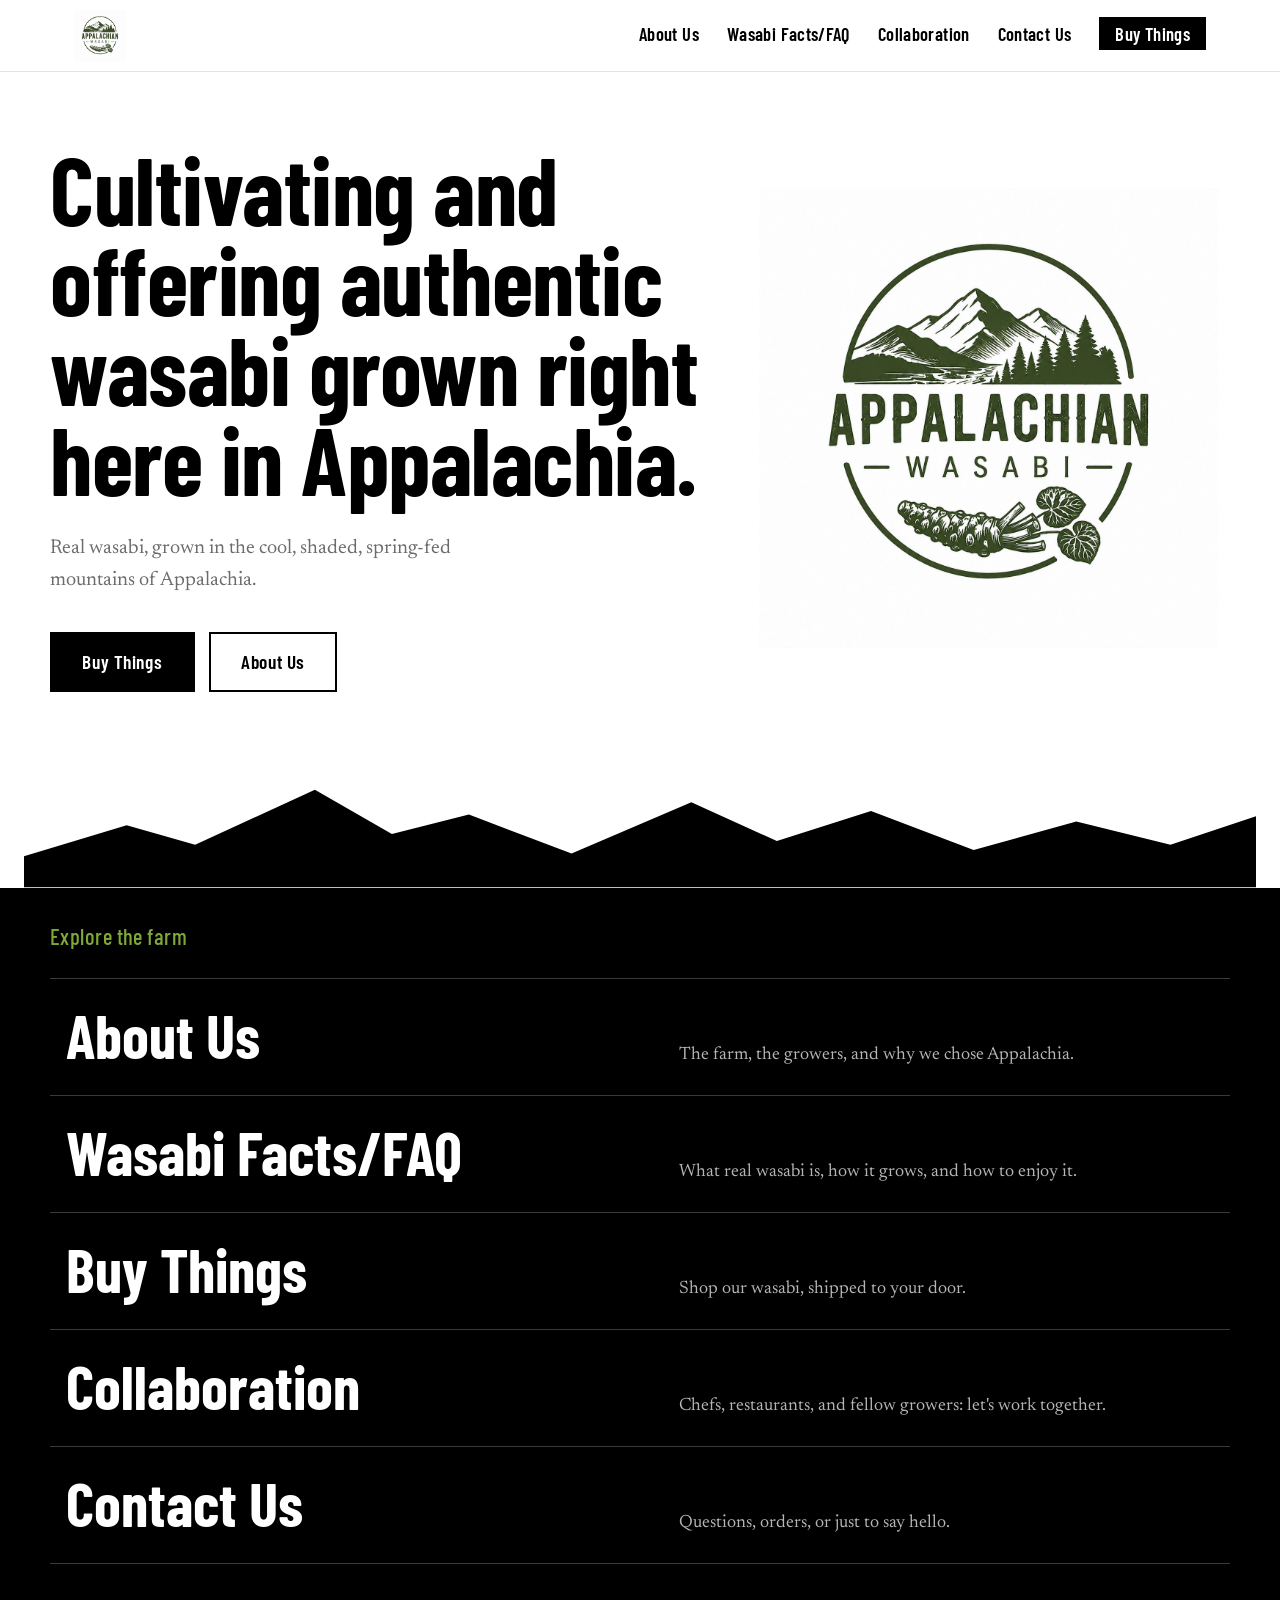
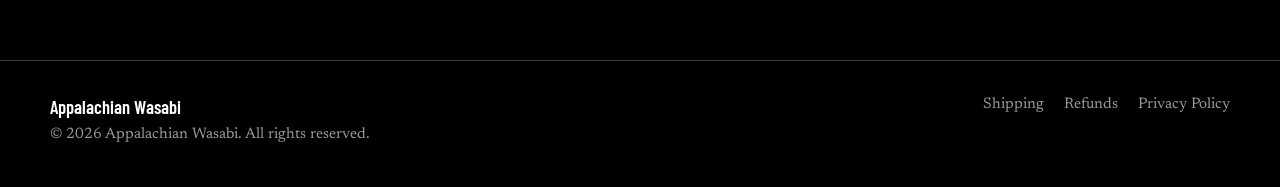
==== index.html @ 26aa66bf "Add files via upload" ====
<!DOCTYPE html>
<html lang="en">
<head>
  <meta charset="utf-8">
  <meta name="viewport" content="width=device-width, initial-scale=1">
  <title>Appalachian Wasabi</title>
  <meta name="description" content="Cultivating and offering authentic wasabi grown right here in Appalachia.">
  <link rel="icon" href="logo.jpg">

  <link rel="preconnect" href="https://fonts.googleapis.com">
  <link rel="preconnect" href="https://fonts.gstatic.com" crossorigin>
  <link href="https://fonts.googleapis.com/css2?family=Barlow+Condensed:wght@500;600;700&family=Newsreader:opsz,wght@6..72,400;6..72,500&display=swap" rel="stylesheet">

  <style>
    :root {
      --wasabi: #7fa936;        /* bright wasabi green: use on black */
      --wasabi-deep: #3f5a1e;   /* deep green from the logo: use on white */
      --black: #000000;
      --white: #ffffff;
      --grey: #6b6b6b;
      --line: #e3e3e3;

      --display: "Barlow Condensed", "Arial Narrow", Impact, sans-serif;
      --body: "Newsreader", Georgia, "Times New Roman", serif;
    }

    *, *::before, *::after { box-sizing: border-box; }
    html { scroll-behavior: smooth; }
    body {
      margin: 0;
      font-family: var(--body);
      font-size: 1.125rem;
      line-height: 1.6;
      color: var(--black);
      background: var(--white);
      -webkit-font-smoothing: antialiased;
    }
    a { color: inherit; }
    :focus-visible { outline: 3px solid var(--wasabi); outline-offset: 3px; }

    /* ---------- Header ---------- */
    .site-header {
      position: sticky;
      top: 0;
      z-index: 10;
      background: rgba(255, 255, 255, 0.94);
      backdrop-filter: blur(8px);
      border-bottom: 1px solid var(--line);
    }
    .site-header .inner {
      max-width: 1180px;
      margin: 0 auto;
      padding: 0.6rem 1.5rem;
      display: flex;
      align-items: center;
      justify-content: space-between;
      gap: 1.5rem;
    }
    .brand { display: flex; align-items: center; text-decoration: none; }
    .brand img { height: 52px; width: auto; display: block; }

    nav ul {
      list-style: none;
      margin: 0;
      padding: 0;
      display: flex;
      gap: 1.75rem;
    }
    nav a {
      font-family: var(--display);
      font-weight: 600;
      font-size: 1.15rem;
      letter-spacing: 0.02em;
      text-decoration: none;
      padding: 0.25rem 0;
      border-bottom: 2px solid transparent;
    }
    nav a:hover { border-bottom-color: var(--wasabi); }
    nav a.nav-buy {
      background: var(--black);
      color: var(--white);
      padding: 0.35rem 1rem;
      border-bottom: 0;
    }
    nav a.nav-buy:hover { background: var(--wasabi-deep); }

    /* ---------- Hero ---------- */
    .hero {
      position: relative;
      background: var(--white);
      padding: 4.5rem 1.5rem 0;
    }
    .hero .inner {
      max-width: 1180px;
      margin: 0 auto;
      display: grid;
      grid-template-columns: 1.15fr 0.85fr;
      gap: 3rem;
      align-items: center;
      padding-bottom: 5rem;
    }
    .hero h1 {
      font-family: var(--display);
      font-weight: 700;
      font-size: clamp(3rem, 7.4vw, 6.4rem);
      line-height: 0.95;
      letter-spacing: -0.005em;
      margin: 0 0 1.75rem;
      color: var(--black);
      text-wrap: balance;
    }
    .hero p {
      max-width: 30rem;
      margin: 0 0 2.25rem;
      color: var(--grey);
      font-size: 1.25rem;
    }
    .hero .logo-wrap { display: flex; justify-content: center; }
    .hero .logo-wrap img {
      width: 100%;
      max-width: 460px;
      height: auto;
      display: block;
    }

    .btn-row { display: flex; flex-wrap: wrap; gap: 0.9rem; }
    .btn {
      font-family: var(--display);
      font-weight: 600;
      font-size: 1.2rem;
      letter-spacing: 0.03em;
      text-decoration: none;
      padding: 0.8rem 1.9rem;
      border: 2px solid var(--black);
      transition: background 0.2s, color 0.2s, border-color 0.2s;
    }
    .btn-primary { background: var(--black); color: var(--white); }
    .btn-primary:hover { background: var(--wasabi-deep); border-color: var(--wasabi-deep); }
    .btn-ghost { background: transparent; color: var(--black); }
    .btn-ghost:hover { background: var(--black); color: var(--white); }

    /* Mountain ridge that carries the hero down into the black section */
    .ridge { display: block; width: 100%; height: clamp(60px, 9vw, 130px); margin-bottom: -1px; }
    .ridge path { fill: var(--black); }

    /* One quiet page-load moment: hero settles in */
    @media (prefers-reduced-motion: no-preference) {
      .hero .inner { animation: settle 0.9s cubic-bezier(0.2, 0.7, 0.2, 1) both; }
      @keyframes settle {
        from { opacity: 0; transform: translateY(14px); }
        to   { opacity: 1; transform: none; }
      }
    }

    /* ---------- Sections list ---------- */
    .explore {
      background: var(--black);
      color: var(--white);
      padding: 2rem 1.5rem 6rem;
    }
    .explore .inner { max-width: 1180px; margin: 0 auto; }
    .explore h2 {
      font-family: var(--display);
      font-weight: 500;
      font-size: 1.4rem;
      letter-spacing: 0.02em;
      color: var(--wasabi);
      margin: 0 0 1.5rem;
    }

    .rows { list-style: none; margin: 0; padding: 0; border-top: 1px solid #3a3a3a; }
    .rows li { border-bottom: 1px solid #3a3a3a; }
    .row {
      display: grid;
      grid-template-columns: minmax(0, 1.1fr) minmax(0, 1fr);
      gap: 1.5rem;
      align-items: baseline;
      padding: 1.6rem 1rem;
      text-decoration: none;
      transition: background 0.2s, color 0.2s, padding-left 0.25s;
    }
    .row .title {
      font-family: var(--display);
      font-weight: 700;
      font-size: clamp(2.2rem, 5vw, 3.8rem);
      line-height: 1;
    }
    .row .desc { color: #b5b5b5; transition: color 0.2s; }
    .row:hover, .row:focus-visible {
      background: var(--wasabi);
      color: var(--black);
      padding-left: 1.75rem;
    }
    .row:hover .desc, .row:focus-visible .desc { color: var(--black); }

    /* ---------- Footer ---------- */
    footer {
      background: var(--black);
      color: #9a9a9a;
      border-top: 1px solid #3a3a3a;
      padding: 2rem 1.5rem 2.5rem;
      font-size: 0.95rem;
    }
    footer .inner {
      max-width: 1180px;
      margin: 0 auto;
      display: flex;
      flex-wrap: wrap;
      justify-content: space-between;
      gap: 1rem;
    }
    footer .name { font-family: var(--display); font-weight: 600; font-size: 1.15rem; color: var(--white); }
    footer ul { list-style: none; margin: 0; padding: 0; display: flex; gap: 1.25rem; flex-wrap: wrap; }
    footer a { text-decoration: none; }
    footer a:hover { color: var(--wasabi); }

    /* ---------- Small screens ---------- */
    @media (max-width: 860px) {
      .site-header .inner { flex-direction: column; gap: 0.5rem; padding: 0.6rem 1rem; }
      nav ul { flex-wrap: wrap; justify-content: center; gap: 0.5rem 1.25rem; }
      nav a { font-size: 1.05rem; }
      .hero { padding-top: 2.5rem; }
      .hero .inner { grid-template-columns: 1fr; gap: 2rem; padding-bottom: 3rem; }
      .hero .logo-wrap { order: -1; }
      .hero .logo-wrap img { max-width: 260px; }
      .row { grid-template-columns: 1fr; gap: 0.4rem; padding: 1.4rem 0.5rem; }
    }
  </style>
</head>

<body>

  <header class="site-header">
    <div class="inner">
      <a class="brand" href="#top" aria-label="Appalachian Wasabi home">
        <img src="logo.jpg" alt="Appalachian Wasabi logo">
      </a>
      <nav aria-label="Main">
        <ul>
          <li><a href="#" data-inactive>About Us</a></li>
          <li><a href="#" data-inactive>Wasabi Facts/FAQ</a></li>
          <li><a href="#" data-inactive>Collaboration</a></li>
          <li><a href="#" data-inactive>Contact Us</a></li>
          <li><a href="#" data-inactive class="nav-buy">Buy Things</a></li>
        </ul>
      </nav>
    </div>
  </header>

  <main id="top">

    <section class="hero">
      <div class="inner">
        <div>
          <h1>Cultivating and offering authentic wasabi grown right here in Appalachia.</h1>
          <p>Real wasabi, grown in the cool, shaded, spring-fed mountains of Appalachia.</p>
          <div class="btn-row">
            <a class="btn btn-primary" href="#" data-inactive>Buy Things</a>
            <a class="btn btn-ghost" href="#" data-inactive>About Us</a>
          </div>
        </div>
        <div class="logo-wrap">
          <img src="logo.jpg" alt="Appalachian Wasabi: mountains, evergreens and a wasabi rhizome with leaves">
        </div>
      </div>

      <!-- Ridge line: echoes the mountains in the logo -->
      <svg class="ridge" viewBox="0 0 1440 130" preserveAspectRatio="none" aria-hidden="true">
        <path d="M0 130 L0 95 L120 60 L200 82 L340 20 L430 70 L520 48 L640 92 L780 34 L880 78 L990 44 L1110 88 L1230 56 L1340 82 L1440 50 L1440 130 Z"/>
      </svg>
    </section>

    <section class="explore" aria-labelledby="explore-heading">
      <div class="inner">
        <h2 id="explore-heading">Explore the farm</h2>
        <ul class="rows">
          <li>
            <a class="row" href="#" data-inactive>
              <span class="title">About Us</span>
              <span class="desc">The farm, the growers, and why we chose Appalachia.</span>
            </a>
          </li>
          <li>
            <a class="row" href="#" data-inactive>
              <span class="title">Wasabi Facts/FAQ</span>
              <span class="desc">What real wasabi is, how it grows, and how to enjoy it.</span>
            </a>
          </li>
          <li>
            <a class="row" href="#" data-inactive>
              <span class="title">Buy Things</span>
              <span class="desc">Shop our wasabi, shipped to your door.</span>
            </a>
          </li>
          <li>
            <a class="row" href="#" data-inactive>
              <span class="title">Collaboration</span>
              <span class="desc">Chefs, restaurants, and fellow growers: let's work together.</span>
            </a>
          </li>
          <li>
            <a class="row" href="#" data-inactive>
              <span class="title">Contact Us</span>
              <span class="desc">Questions, orders, or just to say hello.</span>
            </a>
          </li>
        </ul>
      </div>
    </section>

  </main>

  <footer>
    <div class="inner">
      <div>
        <div class="name">Appalachian Wasabi</div>
        <div>&copy; <span id="year">2026</span> Appalachian Wasabi. All rights reserved.</div>
      </div>
      <ul>
        <li><a href="#" data-inactive>Shipping</a></li>
        <li><a href="#" data-inactive>Refunds</a></li>
        <li><a href="#" data-inactive>Privacy Policy</a></li>
      </ul>
    </div>
  </footer>

  <script>
    // Placeholder links: keep the page from jumping until real pages exist.
    document.querySelectorAll('a[data-inactive]').forEach(function (a) {
      a.addEventListener('click', function (e) { e.preventDefault(); });
    });
    document.getElementById('year').textContent = new Date().getFullYear();
  </script>
</body>
</html>
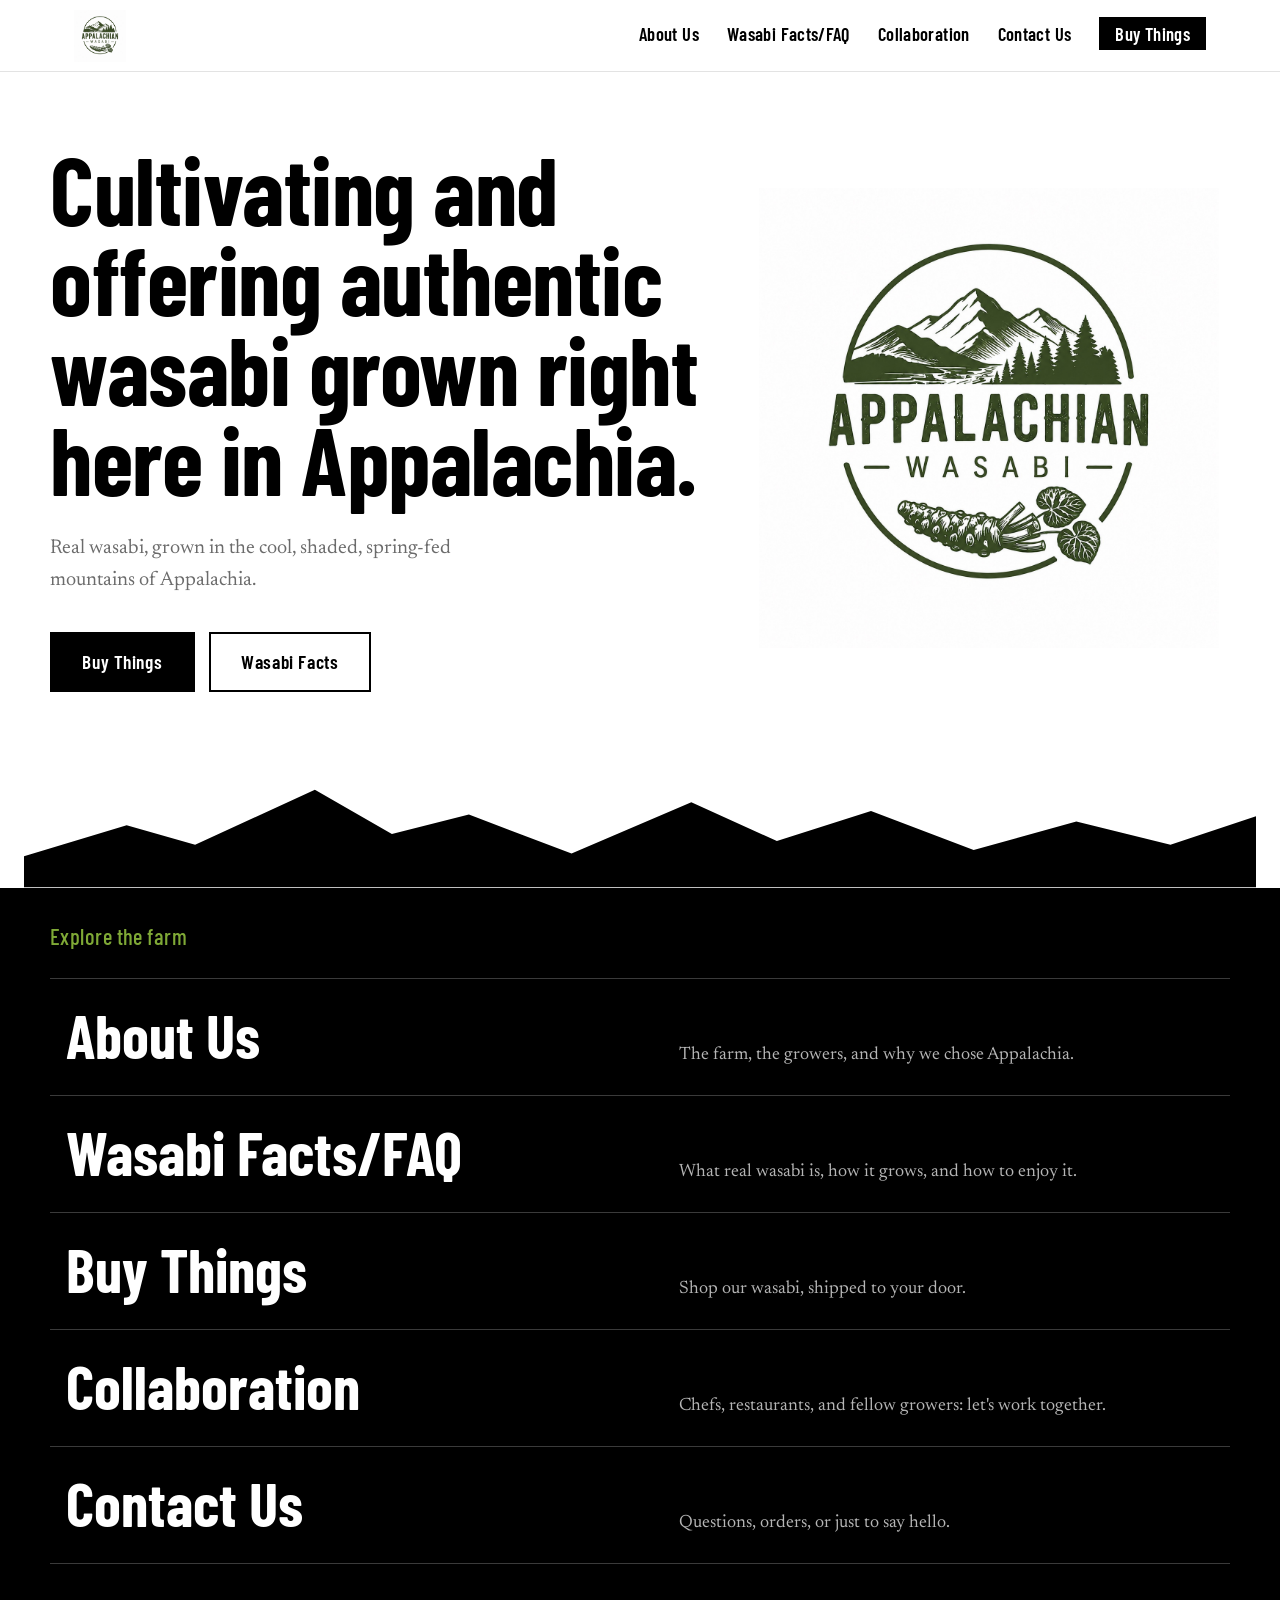
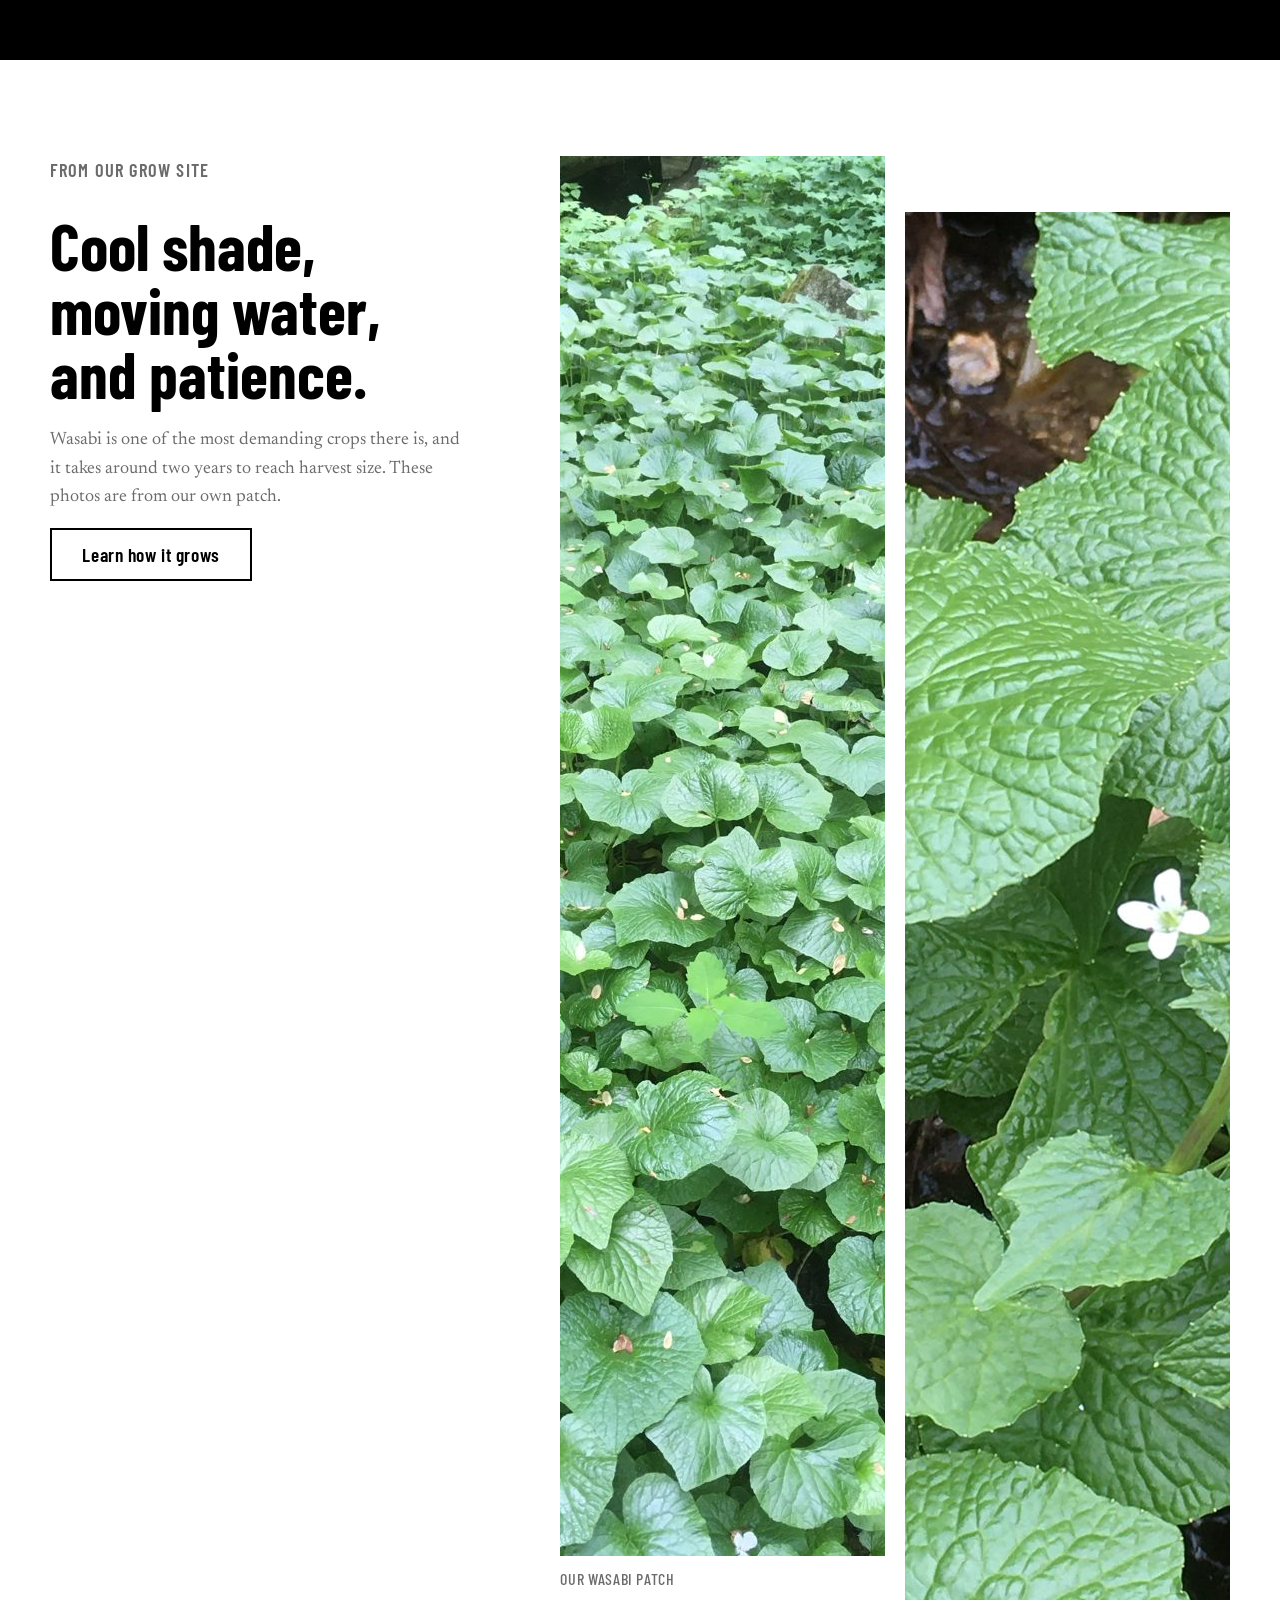
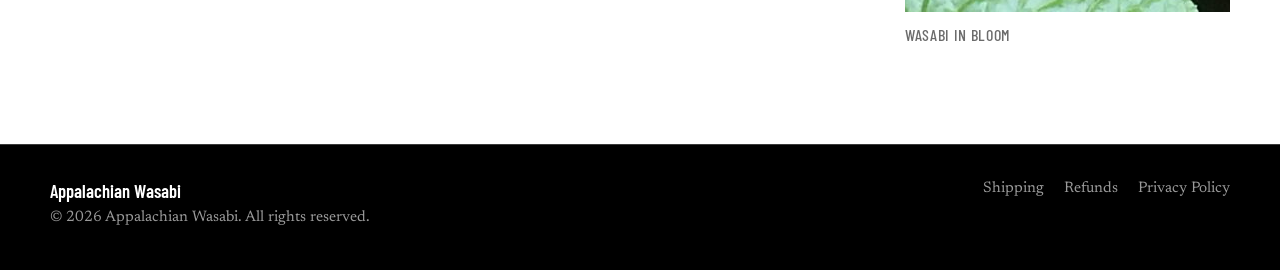
==== commit 0d506bcc: "Add files via upload" ====
--- a/index.html
+++ b/index.html
@@ -10,236 +10,21 @@
   <link rel="preconnect" href="https://fonts.googleapis.com">
   <link rel="preconnect" href="https://fonts.gstatic.com" crossorigin>
   <link href="https://fonts.googleapis.com/css2?family=Barlow+Condensed:wght@500;600;700&family=Newsreader:opsz,wght@6..72,400;6..72,500&display=swap" rel="stylesheet">
-
-  <style>
-    :root {
-      --wasabi: #7fa936;        /* bright wasabi green: use on black */
-      --wasabi-deep: #3f5a1e;   /* deep green from the logo: use on white */
-      --black: #000000;
-      --white: #ffffff;
-      --grey: #6b6b6b;
-      --line: #e3e3e3;
-
-      --display: "Barlow Condensed", "Arial Narrow", Impact, sans-serif;
-      --body: "Newsreader", Georgia, "Times New Roman", serif;
-    }
-
-    *, *::before, *::after { box-sizing: border-box; }
-    html { scroll-behavior: smooth; }
-    body {
-      margin: 0;
-      font-family: var(--body);
-      font-size: 1.125rem;
-      line-height: 1.6;
-      color: var(--black);
-      background: var(--white);
-      -webkit-font-smoothing: antialiased;
-    }
-    a { color: inherit; }
-    :focus-visible { outline: 3px solid var(--wasabi); outline-offset: 3px; }
-
-    /* ---------- Header ---------- */
-    .site-header {
-      position: sticky;
-      top: 0;
-      z-index: 10;
-      background: rgba(255, 255, 255, 0.94);
-      backdrop-filter: blur(8px);
-      border-bottom: 1px solid var(--line);
-    }
-    .site-header .inner {
-      max-width: 1180px;
-      margin: 0 auto;
-      padding: 0.6rem 1.5rem;
-      display: flex;
-      align-items: center;
-      justify-content: space-between;
-      gap: 1.5rem;
-    }
-    .brand { display: flex; align-items: center; text-decoration: none; }
-    .brand img { height: 52px; width: auto; display: block; }
-
-    nav ul {
-      list-style: none;
-      margin: 0;
-      padding: 0;
-      display: flex;
-      gap: 1.75rem;
-    }
-    nav a {
-      font-family: var(--display);
-      font-weight: 600;
-      font-size: 1.15rem;
-      letter-spacing: 0.02em;
-      text-decoration: none;
-      padding: 0.25rem 0;
-      border-bottom: 2px solid transparent;
-    }
-    nav a:hover { border-bottom-color: var(--wasabi); }
-    nav a.nav-buy {
-      background: var(--black);
-      color: var(--white);
-      padding: 0.35rem 1rem;
-      border-bottom: 0;
-    }
-    nav a.nav-buy:hover { background: var(--wasabi-deep); }
-
-    /* ---------- Hero ---------- */
-    .hero {
-      position: relative;
-      background: var(--white);
-      padding: 4.5rem 1.5rem 0;
-    }
-    .hero .inner {
-      max-width: 1180px;
-      margin: 0 auto;
-      display: grid;
-      grid-template-columns: 1.15fr 0.85fr;
-      gap: 3rem;
-      align-items: center;
-      padding-bottom: 5rem;
-    }
-    .hero h1 {
-      font-family: var(--display);
-      font-weight: 700;
-      font-size: clamp(3rem, 7.4vw, 6.4rem);
-      line-height: 0.95;
-      letter-spacing: -0.005em;
-      margin: 0 0 1.75rem;
-      color: var(--black);
-      text-wrap: balance;
-    }
-    .hero p {
-      max-width: 30rem;
-      margin: 0 0 2.25rem;
-      color: var(--grey);
-      font-size: 1.25rem;
-    }
-    .hero .logo-wrap { display: flex; justify-content: center; }
-    .hero .logo-wrap img {
-      width: 100%;
-      max-width: 460px;
-      height: auto;
-      display: block;
-    }
-
-    .btn-row { display: flex; flex-wrap: wrap; gap: 0.9rem; }
-    .btn {
-      font-family: var(--display);
-      font-weight: 600;
-      font-size: 1.2rem;
-      letter-spacing: 0.03em;
-      text-decoration: none;
-      padding: 0.8rem 1.9rem;
-      border: 2px solid var(--black);
-      transition: background 0.2s, color 0.2s, border-color 0.2s;
-    }
-    .btn-primary { background: var(--black); color: var(--white); }
-    .btn-primary:hover { background: var(--wasabi-deep); border-color: var(--wasabi-deep); }
-    .btn-ghost { background: transparent; color: var(--black); }
-    .btn-ghost:hover { background: var(--black); color: var(--white); }
-
-    /* Mountain ridge that carries the hero down into the black section */
-    .ridge { display: block; width: 100%; height: clamp(60px, 9vw, 130px); margin-bottom: -1px; }
-    .ridge path { fill: var(--black); }
-
-    /* One quiet page-load moment: hero settles in */
-    @media (prefers-reduced-motion: no-preference) {
-      .hero .inner { animation: settle 0.9s cubic-bezier(0.2, 0.7, 0.2, 1) both; }
-      @keyframes settle {
-        from { opacity: 0; transform: translateY(14px); }
-        to   { opacity: 1; transform: none; }
-      }
-    }
-
-    /* ---------- Sections list ---------- */
-    .explore {
-      background: var(--black);
-      color: var(--white);
-      padding: 2rem 1.5rem 6rem;
-    }
-    .explore .inner { max-width: 1180px; margin: 0 auto; }
-    .explore h2 {
-      font-family: var(--display);
-      font-weight: 500;
-      font-size: 1.4rem;
-      letter-spacing: 0.02em;
-      color: var(--wasabi);
-      margin: 0 0 1.5rem;
-    }
-
-    .rows { list-style: none; margin: 0; padding: 0; border-top: 1px solid #3a3a3a; }
-    .rows li { border-bottom: 1px solid #3a3a3a; }
-    .row {
-      display: grid;
-      grid-template-columns: minmax(0, 1.1fr) minmax(0, 1fr);
-      gap: 1.5rem;
-      align-items: baseline;
-      padding: 1.6rem 1rem;
-      text-decoration: none;
-      transition: background 0.2s, color 0.2s, padding-left 0.25s;
-    }
-    .row .title {
-      font-family: var(--display);
-      font-weight: 700;
-      font-size: clamp(2.2rem, 5vw, 3.8rem);
-      line-height: 1;
-    }
-    .row .desc { color: #b5b5b5; transition: color 0.2s; }
-    .row:hover, .row:focus-visible {
-      background: var(--wasabi);
-      color: var(--black);
-      padding-left: 1.75rem;
-    }
-    .row:hover .desc, .row:focus-visible .desc { color: var(--black); }
-
-    /* ---------- Footer ---------- */
-    footer {
-      background: var(--black);
-      color: #9a9a9a;
-      border-top: 1px solid #3a3a3a;
-      padding: 2rem 1.5rem 2.5rem;
-      font-size: 0.95rem;
-    }
-    footer .inner {
-      max-width: 1180px;
-      margin: 0 auto;
-      display: flex;
-      flex-wrap: wrap;
-      justify-content: space-between;
-      gap: 1rem;
-    }
-    footer .name { font-family: var(--display); font-weight: 600; font-size: 1.15rem; color: var(--white); }
-    footer ul { list-style: none; margin: 0; padding: 0; display: flex; gap: 1.25rem; flex-wrap: wrap; }
-    footer a { text-decoration: none; }
-    footer a:hover { color: var(--wasabi); }
-
-    /* ---------- Small screens ---------- */
-    @media (max-width: 860px) {
-      .site-header .inner { flex-direction: column; gap: 0.5rem; padding: 0.6rem 1rem; }
-      nav ul { flex-wrap: wrap; justify-content: center; gap: 0.5rem 1.25rem; }
-      nav a { font-size: 1.05rem; }
-      .hero { padding-top: 2.5rem; }
-      .hero .inner { grid-template-columns: 1fr; gap: 2rem; padding-bottom: 3rem; }
-      .hero .logo-wrap { order: -1; }
-      .hero .logo-wrap img { max-width: 260px; }
-      .row { grid-template-columns: 1fr; gap: 0.4rem; padding: 1.4rem 0.5rem; }
-    }
-  </style>
+  <link rel="stylesheet" href="style.css">
 </head>
 
 <body>
 
   <header class="site-header">
     <div class="inner">
-      <a class="brand" href="#top" aria-label="Appalachian Wasabi home">
+      <a class="brand" href="index.html" aria-label="Appalachian Wasabi home">
         <img src="logo.jpg" alt="Appalachian Wasabi logo">
       </a>
       <nav aria-label="Main">
         <ul>
           <li><a href="#" data-inactive>About Us</a></li>
-          <li><a href="#" data-inactive>Wasabi Facts/FAQ</a></li>
-          <li><a href="#" data-inactive>Collaboration</a></li>
+          <li><a href="facts.html">Wasabi Facts/FAQ</a></li>
+          <li><a href="collaboration.html">Collaboration</a></li>
           <li><a href="#" data-inactive>Contact Us</a></li>
           <li><a href="#" data-inactive class="nav-buy">Buy Things</a></li>
         </ul>
@@ -256,7 +41,7 @@
           <p>Real wasabi, grown in the cool, shaded, spring-fed mountains of Appalachia.</p>
           <div class="btn-row">
             <a class="btn btn-primary" href="#" data-inactive>Buy Things</a>
-            <a class="btn btn-ghost" href="#" data-inactive>About Us</a>
+            <a class="btn btn-ghost" href="facts.html">Wasabi Facts</a>
           </div>
         </div>
         <div class="logo-wrap">
@@ -264,7 +49,6 @@
         </div>
       </div>
 
-      <!-- Ridge line: echoes the mountains in the logo -->
       <svg class="ridge" viewBox="0 0 1440 130" preserveAspectRatio="none" aria-hidden="true">
         <path d="M0 130 L0 95 L120 60 L200 82 L340 20 L430 70 L520 48 L640 92 L780 34 L880 78 L990 44 L1110 88 L1230 56 L1340 82 L1440 50 L1440 130 Z"/>
       </svg>
@@ -281,7 +65,7 @@
             </a>
           </li>
           <li>
-            <a class="row" href="#" data-inactive>
+            <a class="row" href="facts.html">
               <span class="title">Wasabi Facts/FAQ</span>
               <span class="desc">What real wasabi is, how it grows, and how to enjoy it.</span>
             </a>
@@ -293,7 +77,7 @@
             </a>
           </li>
           <li>
-            <a class="row" href="#" data-inactive>
+            <a class="row" href="collaboration.html">
               <span class="title">Collaboration</span>
               <span class="desc">Chefs, restaurants, and fellow growers: let's work together.</span>
             </a>
@@ -305,6 +89,29 @@
             </a>
           </li>
         </ul>
+      </div>
+    </section>
+
+    <section class="grow" aria-labelledby="grow-heading">
+      <div class="inner">
+        <div>
+          <p class="eyebrow">From our grow site</p>
+          <h2 id="grow-heading">Cool shade, moving water, and patience.</h2>
+          <p>Wasabi is one of the most demanding crops there is, and it takes around two years to reach harvest size. These photos are from our own patch.</p>
+          <a class="btn btn-ghost" href="facts.html">Learn how it grows</a>
+        </div>
+        <div class="photos">
+          <figure>
+            <img src="grow-site-1.jpg" width="1050" height="1400" loading="lazy"
+                 alt="A dense carpet of broad, heart-shaped wasabi leaves growing on wet ground beside a mossy rock">
+            <figcaption>Our wasabi patch</figcaption>
+          </figure>
+          <figure>
+            <img src="grow-site-2.jpg" width="1050" height="1400" loading="lazy"
+                 alt="Close-up of large, textured wasabi leaves with a cluster of small white wasabi flowers">
+            <figcaption>Wasabi in bloom</figcaption>
+          </figure>
+        </div>
       </div>
     </section>
 
--- a/style.css
+++ b/style.css
@@ -0,0 +1,347 @@
+:root {
+  --wasabi: #7fa936;        /* bright wasabi green: use on black */
+  --wasabi-deep: #3f5a1e;   /* deep green from the logo: use on white */
+  --black: #000000;
+  --ink: #111111;
+  --white: #ffffff;
+  --grey: #6b6b6b;
+  --line: #e3e3e3;
+  --line-dark: #3a3a3a;
+
+  --display: "Barlow Condensed", "Arial Narrow", Impact, sans-serif;
+  --body: "Newsreader", Georgia, "Times New Roman", serif;
+}
+
+*, *::before, *::after { box-sizing: border-box; }
+html { scroll-behavior: smooth; }
+body {
+  margin: 0;
+  font-family: var(--body);
+  font-size: 1.125rem;
+  line-height: 1.6;
+  color: var(--black);
+  background: var(--white);
+  -webkit-font-smoothing: antialiased;
+}
+a { color: inherit; }
+img { max-width: 100%; }
+:focus-visible { outline: 3px solid var(--wasabi); outline-offset: 3px; }
+
+/* ---------- Header ---------- */
+.site-header {
+  position: sticky;
+  top: 0;
+  z-index: 10;
+  background: rgba(255, 255, 255, 0.94);
+  backdrop-filter: blur(8px);
+  border-bottom: 1px solid var(--line);
+}
+.site-header .inner {
+  max-width: 1180px;
+  margin: 0 auto;
+  padding: 0.6rem 1.5rem;
+  display: flex;
+  align-items: center;
+  justify-content: space-between;
+  gap: 1.5rem;
+}
+.brand { display: flex; align-items: center; text-decoration: none; }
+.brand img { height: 52px; width: auto; display: block; }
+
+nav ul { list-style: none; margin: 0; padding: 0; display: flex; gap: 1.75rem; }
+nav a {
+  font-family: var(--display);
+  font-weight: 600;
+  font-size: 1.15rem;
+  letter-spacing: 0.02em;
+  text-decoration: none;
+  padding: 0.25rem 0;
+  border-bottom: 2px solid transparent;
+}
+nav a:hover { border-bottom-color: var(--wasabi); }
+nav a[aria-current="page"] { border-bottom-color: var(--wasabi-deep); }
+nav a.nav-buy { background: var(--black); color: var(--white); padding: 0.35rem 1rem; border-bottom: 0; }
+nav a.nav-buy:hover { background: var(--wasabi-deep); }
+
+/* ---------- Buttons ---------- */
+.btn-row { display: flex; flex-wrap: wrap; gap: 0.9rem; }
+.btn {
+  font-family: var(--display);
+  font-weight: 600;
+  font-size: 1.2rem;
+  letter-spacing: 0.03em;
+  text-decoration: none;
+  padding: 0.8rem 1.9rem;
+  border: 2px solid var(--black);
+  cursor: pointer;
+  transition: background 0.2s, color 0.2s, border-color 0.2s;
+}
+.btn-primary { background: var(--black); color: var(--white); }
+.btn-primary:hover { background: var(--wasabi-deep); border-color: var(--wasabi-deep); }
+.btn-ghost { background: transparent; color: var(--black); }
+.btn-ghost:hover { background: var(--black); color: var(--white); }
+
+/* ---------- Home hero ---------- */
+.hero { position: relative; background: var(--white); padding: 4.5rem 1.5rem 0; }
+.hero .inner {
+  max-width: 1180px;
+  margin: 0 auto;
+  display: grid;
+  grid-template-columns: 1.15fr 0.85fr;
+  gap: 3rem;
+  align-items: center;
+  padding-bottom: 5rem;
+}
+.hero h1 {
+  font-family: var(--display);
+  font-weight: 700;
+  font-size: clamp(3rem, 7.4vw, 6.4rem);
+  line-height: 0.95;
+  letter-spacing: -0.005em;
+  margin: 0 0 1.75rem;
+  text-wrap: balance;
+}
+.hero p { max-width: 30rem; margin: 0 0 2.25rem; color: var(--grey); font-size: 1.25rem; }
+.hero .logo-wrap { display: flex; justify-content: center; }
+.hero .logo-wrap img { width: 100%; max-width: 460px; height: auto; display: block; }
+
+.ridge { display: block; width: 100%; height: clamp(60px, 9vw, 130px); margin-bottom: -1px; }
+.ridge path { fill: var(--black); }
+
+@media (prefers-reduced-motion: no-preference) {
+  .hero .inner, .page-title .inner { animation: settle 0.9s cubic-bezier(0.2, 0.7, 0.2, 1) both; }
+  @keyframes settle {
+    from { opacity: 0; transform: translateY(14px); }
+    to   { opacity: 1; transform: none; }
+  }
+}
+
+/* ---------- Home: section list (black) ---------- */
+.explore { background: var(--black); color: var(--white); padding: 2rem 1.5rem 6rem; }
+.explore .inner { max-width: 1180px; margin: 0 auto; }
+.explore h2 {
+  font-family: var(--display);
+  font-weight: 500;
+  font-size: 1.4rem;
+  letter-spacing: 0.02em;
+  color: var(--wasabi);
+  margin: 0 0 1.5rem;
+}
+.rows { list-style: none; margin: 0; padding: 0; border-top: 1px solid var(--line-dark); }
+.rows li { border-bottom: 1px solid var(--line-dark); }
+.row {
+  display: grid;
+  grid-template-columns: minmax(0, 1.1fr) minmax(0, 1fr);
+  gap: 1.5rem;
+  align-items: baseline;
+  padding: 1.6rem 1rem;
+  text-decoration: none;
+  transition: background 0.2s, color 0.2s, padding-left 0.25s;
+}
+.row .title { font-family: var(--display); font-weight: 700; font-size: clamp(2.2rem, 5vw, 3.8rem); line-height: 1; }
+.row .desc { color: #b5b5b5; transition: color 0.2s; }
+.row:hover, .row:focus-visible { background: var(--wasabi); color: var(--black); padding-left: 1.75rem; }
+.row:hover .desc, .row:focus-visible .desc { color: var(--black); }
+
+/* ---------- Home: grow-site photos (white) ---------- */
+.grow { background: var(--white); padding: 6rem 1.5rem; }
+.grow .inner {
+  max-width: 1180px;
+  margin: 0 auto;
+  display: grid;
+  grid-template-columns: 0.8fr 1.2fr;
+  gap: 4rem;
+  align-items: start;
+}
+.eyebrow {
+  font-family: var(--display);
+  font-weight: 600;
+  font-size: 1.15rem;
+  letter-spacing: 0.06em;
+  text-transform: uppercase;
+  color: var(--wasabi-deep);
+  margin: 0 0 0.75rem;
+}
+.grow h2 {
+  font-family: var(--display);
+  font-weight: 700;
+  font-size: clamp(2.4rem, 5vw, 4rem);
+  line-height: 1;
+  margin: 0 0 1.25rem;
+  text-wrap: balance;
+}
+.grow p { color: var(--grey); max-width: 26rem; margin: 0 0 1.75rem; }
+.photos { display: grid; grid-template-columns: 1fr 1fr; gap: 1.25rem; }
+.photos figure { margin: 0; }
+.photos figure:nth-child(2) { margin-top: 3.5rem; }
+.photos img { width: 100%; aspect-ratio: 4 / 5; object-fit: cover; display: block; background: var(--line); }
+.photos figcaption {
+  font-family: var(--display);
+  font-weight: 500;
+  font-size: 1rem;
+  letter-spacing: 0.04em;
+  text-transform: uppercase;
+  color: var(--grey);
+  margin-top: 0.6rem;
+}
+
+/* ---------- Sub-page title block ---------- */
+.page-title { background: var(--white); padding: 4rem 1.5rem 0; }
+.page-title .inner { max-width: 1180px; margin: 0 auto; padding-bottom: 3.5rem; }
+.page-title h1 {
+  font-family: var(--display);
+  font-weight: 700;
+  font-size: clamp(3rem, 8vw, 6rem);
+  line-height: 0.95;
+  margin: 0 0 1.25rem;
+  text-wrap: balance;
+}
+.page-title p { max-width: 38rem; margin: 0; color: var(--grey); font-size: 1.25rem; }
+
+/* ---------- Facts page ---------- */
+.facts { background: var(--white); padding: 1rem 1.5rem 5rem; }
+.facts .inner { max-width: 1180px; margin: 0 auto; }
+.facts h2, .faq h2, .sources h2 {
+  font-family: var(--display);
+  font-weight: 700;
+  font-size: clamp(2rem, 4vw, 3rem);
+  line-height: 1;
+  margin: 0 0 1.5rem;
+}
+.fact-list { list-style: none; margin: 0; padding: 0; counter-reset: fact; border-top: 2px solid var(--black); }
+.fact-list li {
+  counter-increment: fact;
+  display: grid;
+  grid-template-columns: 5rem minmax(0, 1fr);
+  gap: 1.25rem;
+  padding: 1.75rem 0;
+  border-bottom: 1px solid var(--line);
+}
+.fact-list li::before {
+  content: counter(fact, decimal-leading-zero);
+  font-family: var(--display);
+  font-weight: 700;
+  font-size: 3rem;
+  line-height: 1;
+  color: var(--wasabi-deep);
+}
+.fact-list h3 { font-family: var(--display); font-weight: 700; font-size: 1.9rem; line-height: 1.05; margin: 0 0 0.5rem; }
+.fact-list p { margin: 0; max-width: 46rem; }
+.cite {
+  font-family: var(--display);
+  font-weight: 600;
+  font-size: 0.95rem;
+  letter-spacing: 0.02em;
+  white-space: nowrap;
+}
+.cite a { color: var(--wasabi-deep); text-decoration: none; padding: 0 0.1rem; }
+.cite a:hover { text-decoration: underline; }
+
+.faq { background: var(--black); color: var(--white); padding: 5rem 1.5rem 5.5rem; }
+.faq .inner { max-width: 1180px; margin: 0 auto; }
+.faq h2 { color: var(--wasabi); }
+.faq-list { border-top: 1px solid var(--line-dark); }
+.faq details { border-bottom: 1px solid var(--line-dark); }
+.faq summary {
+  list-style: none;
+  cursor: pointer;
+  display: flex;
+  justify-content: space-between;
+  align-items: center;
+  gap: 1rem;
+  font-family: var(--display);
+  font-weight: 700;
+  font-size: clamp(1.5rem, 3vw, 2.2rem);
+  line-height: 1.1;
+  padding: 1.25rem 0.25rem;
+}
+.faq summary::-webkit-details-marker { display: none; }
+.faq summary::after { content: "+"; font-size: 2rem; color: var(--wasabi); flex: none; }
+.faq details[open] summary::after { content: "\2212"; }
+.faq summary:hover { color: var(--wasabi); }
+.faq .answer { padding: 0 0.25rem 1.5rem; max-width: 46rem; color: #d6d6d6; }
+.faq .answer p { margin: 0 0 0.75rem; }
+.faq .cite a { color: var(--wasabi); }
+
+.sources { background: var(--white); padding: 4.5rem 1.5rem 5rem; }
+.sources .inner { max-width: 1180px; margin: 0 auto; }
+.sources ol { margin: 0 0 1.5rem; padding-left: 2rem; }
+.sources li { margin-bottom: 0.6rem; max-width: 52rem; }
+.sources a { color: var(--wasabi-deep); }
+.sources .note { color: var(--grey); font-size: 1rem; max-width: 52rem; }
+
+/* ---------- Collaboration page ---------- */
+.collab { background: var(--white); padding: 1rem 1.5rem 6rem; }
+.collab .inner {
+  max-width: 1180px;
+  margin: 0 auto;
+  display: grid;
+  grid-template-columns: 0.8fr 1.2fr;
+  gap: 4rem;
+  align-items: start;
+}
+.collab aside h2 { font-family: var(--display); font-weight: 700; font-size: 2rem; line-height: 1.05; margin: 0 0 1rem; }
+.collab aside ul { margin: 0 0 1.5rem; padding-left: 1.25rem; color: var(--grey); }
+.collab aside li { margin-bottom: 0.35rem; }
+
+.form-card { border: 2px solid var(--black); padding: 2rem; }
+.field { margin-bottom: 1.4rem; }
+.field label {
+  display: block;
+  font-family: var(--display);
+  font-weight: 600;
+  font-size: 1.15rem;
+  letter-spacing: 0.03em;
+  margin-bottom: 0.35rem;
+}
+.field .opt { font-weight: 500; color: var(--grey); font-size: 1rem; }
+.field input, .field select, .field textarea {
+  width: 100%;
+  font: inherit;
+  font-size: 1.05rem;
+  color: var(--black);
+  background: var(--white);
+  border: 2px solid #bdbdbd;
+  border-radius: 0;
+  padding: 0.7rem 0.85rem;
+}
+.field textarea { min-height: 9rem; resize: vertical; }
+.field input:focus, .field select:focus, .field textarea:focus { outline: none; border-color: var(--wasabi-deep); box-shadow: 0 0 0 3px rgba(127, 169, 54, 0.35); }
+.hp { position: absolute; left: -9999px; width: 1px; height: 1px; overflow: hidden; }
+.form-note { color: var(--grey); font-size: 0.95rem; margin: 1rem 0 0; }
+.notice {
+  background: var(--black);
+  color: var(--white);
+  border-left: 6px solid var(--wasabi);
+  padding: 1rem 1.25rem;
+  margin-bottom: 1.75rem;
+}
+.notice strong { font-family: var(--display); font-size: 1.3rem; color: var(--wasabi); display: block; }
+
+/* ---------- Footer ---------- */
+footer { background: var(--black); color: #9a9a9a; border-top: 1px solid var(--line-dark); padding: 2rem 1.5rem 2.5rem; font-size: 0.95rem; }
+footer .inner { max-width: 1180px; margin: 0 auto; display: flex; flex-wrap: wrap; justify-content: space-between; gap: 1rem; }
+footer .name { font-family: var(--display); font-weight: 600; font-size: 1.15rem; color: var(--white); }
+footer ul { list-style: none; margin: 0; padding: 0; display: flex; gap: 1.25rem; flex-wrap: wrap; }
+footer a { text-decoration: none; }
+footer a:hover { color: var(--wasabi); }
+
+/* ---------- Small screens ---------- */
+@media (max-width: 860px) {
+  .site-header .inner { flex-direction: column; gap: 0.5rem; padding: 0.6rem 1rem; }
+  nav ul { flex-wrap: wrap; justify-content: center; gap: 0.5rem 1.25rem; }
+  nav a { font-size: 1.05rem; }
+  .hero { padding-top: 2.5rem; }
+  .hero .inner { grid-template-columns: 1fr; gap: 2rem; padding-bottom: 3rem; }
+  .hero .logo-wrap { order: -1; }
+  .hero .logo-wrap img { max-width: 260px; }
+  .row { grid-template-columns: 1fr; gap: 0.4rem; padding: 1.4rem 0.5rem; }
+  .grow { padding: 4rem 1.25rem; }
+  .grow .inner, .collab .inner { grid-template-columns: 1fr; gap: 2.5rem; }
+  .photos figure:nth-child(2) { margin-top: 2rem; }
+  .page-title { padding-top: 2.5rem; }
+  .fact-list li { grid-template-columns: 3.2rem minmax(0, 1fr); gap: 0.75rem; }
+  .fact-list li::before { font-size: 2.2rem; }
+  .fact-list h3 { font-size: 1.6rem; }
+  .form-card { padding: 1.25rem; }
+}
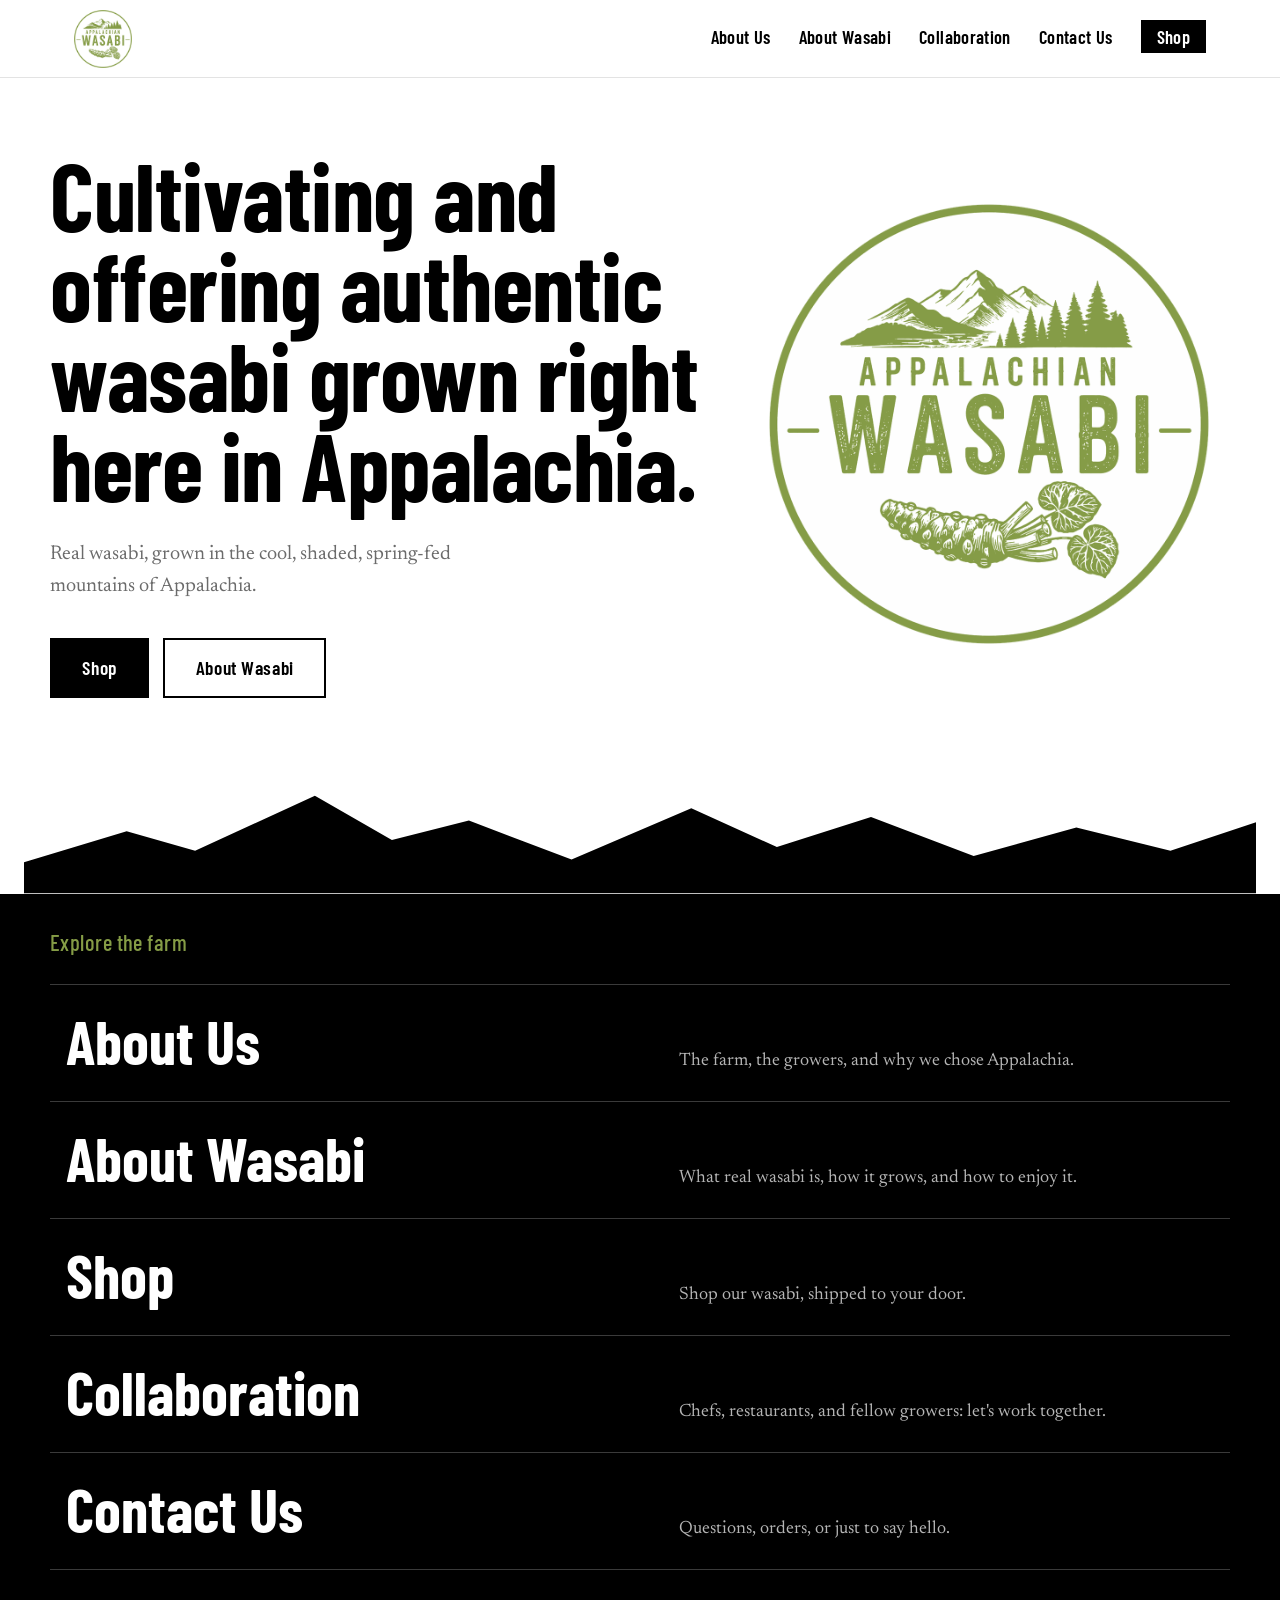
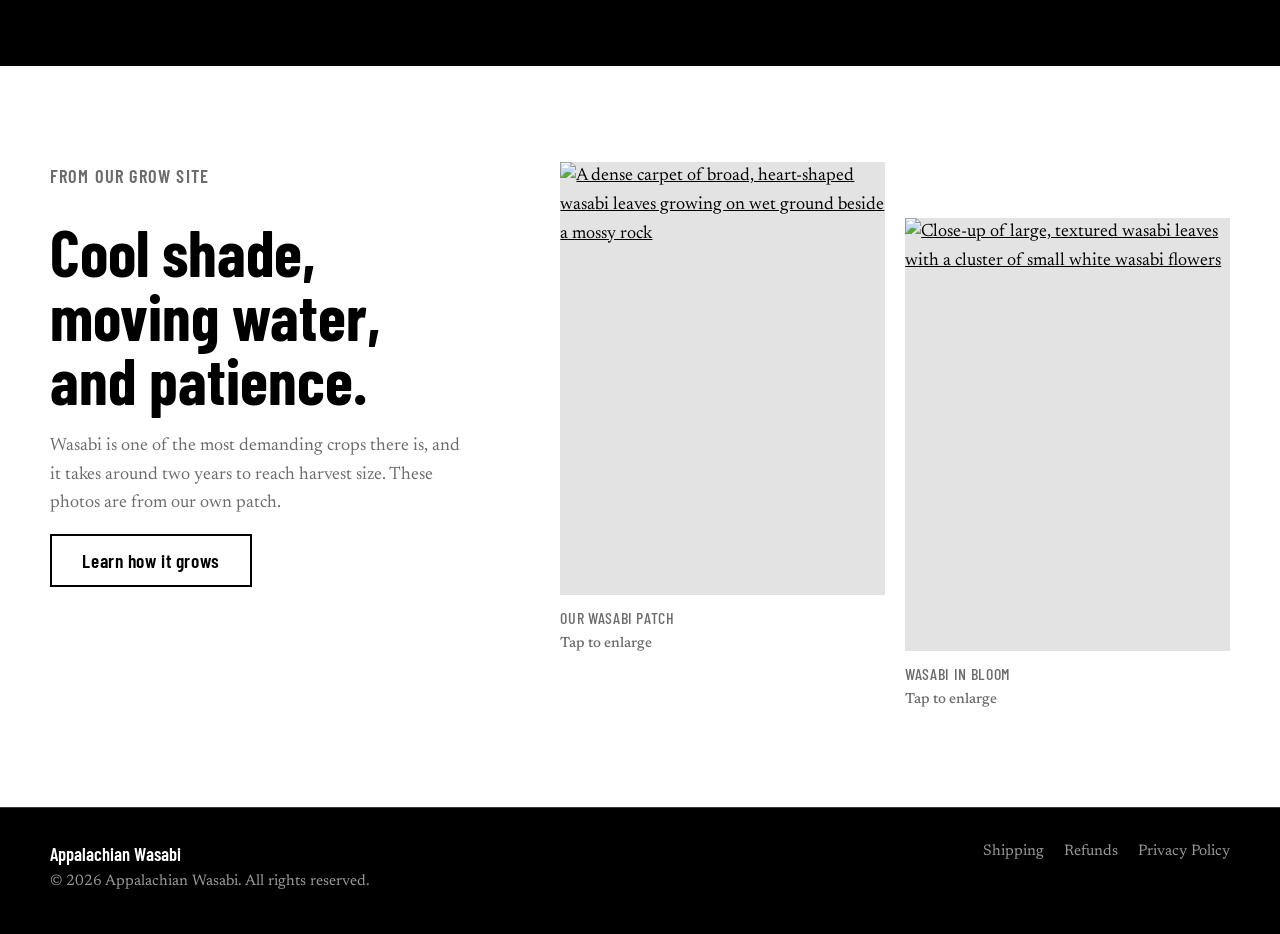
==== commit b25f4f09: "Add files via upload" ====
--- a/index.html
+++ b/index.html
@@ -5,7 +5,7 @@
   <meta name="viewport" content="width=device-width, initial-scale=1">
   <title>Appalachian Wasabi</title>
   <meta name="description" content="Cultivating and offering authentic wasabi grown right here in Appalachia.">
-  <link rel="icon" href="logo.jpg">
+  <link rel="icon" href="favicon.png">
 
   <link rel="preconnect" href="https://fonts.googleapis.com">
   <link rel="preconnect" href="https://fonts.gstatic.com" crossorigin>
@@ -18,15 +18,15 @@
   <header class="site-header">
     <div class="inner">
       <a class="brand" href="index.html" aria-label="Appalachian Wasabi home">
-        <img src="logo.jpg" alt="Appalachian Wasabi logo">
+        <img src="logo-header.png" alt="Appalachian Wasabi logo">
       </a>
       <nav aria-label="Main">
         <ul>
           <li><a href="#" data-inactive>About Us</a></li>
-          <li><a href="facts.html">Wasabi Facts/FAQ</a></li>
+          <li><a href="facts.html">About Wasabi</a></li>
           <li><a href="collaboration.html">Collaboration</a></li>
           <li><a href="#" data-inactive>Contact Us</a></li>
-          <li><a href="#" data-inactive class="nav-buy">Buy Things</a></li>
+          <li><a href="shop.html" class="nav-buy">Shop</a></li>
         </ul>
       </nav>
     </div>
@@ -40,12 +40,12 @@
           <h1>Cultivating and offering authentic wasabi grown right here in Appalachia.</h1>
           <p>Real wasabi, grown in the cool, shaded, spring-fed mountains of Appalachia.</p>
           <div class="btn-row">
-            <a class="btn btn-primary" href="#" data-inactive>Buy Things</a>
-            <a class="btn btn-ghost" href="facts.html">Wasabi Facts</a>
+            <a class="btn btn-primary" href="shop.html">Shop</a>
+            <a class="btn btn-ghost" href="facts.html">About Wasabi</a>
           </div>
         </div>
         <div class="logo-wrap">
-          <img src="logo.jpg" alt="Appalachian Wasabi: mountains, evergreens and a wasabi rhizome with leaves">
+          <img src="logo.png" alt="Appalachian Wasabi logo: mountains, evergreens and a wasabi rhizome with leaves">
         </div>
       </div>
 
@@ -66,13 +66,13 @@
           </li>
           <li>
             <a class="row" href="facts.html">
-              <span class="title">Wasabi Facts/FAQ</span>
+              <span class="title">About Wasabi</span>
               <span class="desc">What real wasabi is, how it grows, and how to enjoy it.</span>
             </a>
           </li>
           <li>
-            <a class="row" href="#" data-inactive>
-              <span class="title">Buy Things</span>
+            <a class="row" href="shop.html">
+              <span class="title">Shop</span>
               <span class="desc">Shop our wasabi, shipped to your door.</span>
             </a>
           </li>
@@ -102,20 +102,29 @@
         </div>
         <div class="photos">
           <figure>
-            <img src="grow-site-1.jpg" width="1050" height="1400" loading="lazy"
-                 alt="A dense carpet of broad, heart-shaped wasabi leaves growing on wet ground beside a mossy rock">
-            <figcaption>Our wasabi patch</figcaption>
+            <a class="photo-link" href="grow-site-1-large.jpg" data-lightbox>
+              <img src="grow-site-1.jpg" width="1050" height="1400" loading="lazy"
+                   alt="A dense carpet of broad, heart-shaped wasabi leaves growing on wet ground beside a mossy rock">
+            </a>
+            <figcaption>Our wasabi patch <span>Tap to enlarge</span></figcaption>
           </figure>
           <figure>
-            <img src="grow-site-2.jpg" width="1050" height="1400" loading="lazy"
-                 alt="Close-up of large, textured wasabi leaves with a cluster of small white wasabi flowers">
-            <figcaption>Wasabi in bloom</figcaption>
+            <a class="photo-link" href="grow-site-2-large.jpg" data-lightbox>
+              <img src="grow-site-2.jpg" width="1050" height="1400" loading="lazy"
+                   alt="Close-up of large, textured wasabi leaves with a cluster of small white wasabi flowers">
+            </a>
+            <figcaption>Wasabi in bloom <span>Tap to enlarge</span></figcaption>
           </figure>
         </div>
       </div>
     </section>
 
   </main>
+
+  <dialog class="lightbox" id="lightbox" aria-label="Enlarged photo">
+    <button type="button" class="lightbox-close" aria-label="Close photo">&times;</button>
+    <img id="lightbox-img" alt="">
+  </dialog>
 
   <footer>
     <div class="inner">
@@ -124,9 +133,9 @@
         <div>&copy; <span id="year">2026</span> Appalachian Wasabi. All rights reserved.</div>
       </div>
       <ul>
-        <li><a href="#" data-inactive>Shipping</a></li>
-        <li><a href="#" data-inactive>Refunds</a></li>
-        <li><a href="#" data-inactive>Privacy Policy</a></li>
+        <li><a href="shipping.html">Shipping</a></li>
+        <li><a href="refunds.html">Refunds</a></li>
+        <li><a href="privacy.html">Privacy Policy</a></li>
       </ul>
     </div>
   </footer>
@@ -137,6 +146,24 @@
       a.addEventListener('click', function (e) { e.preventDefault(); });
     });
     document.getElementById('year').textContent = new Date().getFullYear();
+
+    // Tap a grow-site photo to see it enlarged. Without JavaScript the link opens the photo itself.
+    (function () {
+      var box = document.getElementById('lightbox');
+      if (!box || typeof box.showModal !== 'function') return;
+      var big = document.getElementById('lightbox-img');
+      document.querySelectorAll('a[data-lightbox]').forEach(function (a) {
+        a.addEventListener('click', function (e) {
+          e.preventDefault();
+          var thumb = a.querySelector('img');
+          big.src = a.getAttribute('href');
+          big.alt = thumb ? thumb.alt : '';
+          box.showModal();
+        });
+      });
+      box.addEventListener('click', function () { box.close(); });   // tap anywhere to close
+      box.addEventListener('close', function () { big.removeAttribute('src'); });
+    })();
   </script>
 </body>
 </html>
--- a/style.css
+++ b/style.css
@@ -1,6 +1,6 @@
 :root {
-  --wasabi: #7fa936;        /* bright wasabi green: use on black */
-  --wasabi-deep: #3f5a1e;   /* deep green from the logo: use on white */
+  --wasabi: #859c46;        /* wasabi green sampled from the logo: use on black */
+  --wasabi-deep: #4a5f24;   /* deep green for text on white */
   --black: #000000;
   --ink: #111111;
   --white: #ffffff;
@@ -46,7 +46,7 @@
   gap: 1.5rem;
 }
 .brand { display: flex; align-items: center; text-decoration: none; }
-.brand img { height: 52px; width: auto; display: block; }
+.brand img { height: 58px; width: auto; display: block; }
 
 nav ul { list-style: none; margin: 0; padding: 0; display: flex; gap: 1.75rem; }
 nav a {
@@ -103,7 +103,7 @@
 }
 .hero p { max-width: 30rem; margin: 0 0 2.25rem; color: var(--grey); font-size: 1.25rem; }
 .hero .logo-wrap { display: flex; justify-content: center; }
-.hero .logo-wrap img { width: 100%; max-width: 460px; height: auto; display: block; }
+.hero .logo-wrap img { width: 100%; max-width: 440px; height: auto; display: block; }
 
 .ridge { display: block; width: 100%; height: clamp(60px, 9vw, 130px); margin-bottom: -1px; }
 .ridge path { fill: var(--black); }
@@ -174,7 +174,17 @@
 .photos { display: grid; grid-template-columns: 1fr 1fr; gap: 1.25rem; }
 .photos figure { margin: 0; }
 .photos figure:nth-child(2) { margin-top: 3.5rem; }
-.photos img { width: 100%; aspect-ratio: 4 / 5; object-fit: cover; display: block; background: var(--line); }
+.photo-link { display: block; cursor: zoom-in; }
+.photos img { width: 100%; height: auto; display: block; background: var(--line); }
+.photos figcaption span { display: block; text-transform: none; letter-spacing: 0; font-family: var(--body); font-size: 0.9rem; color: var(--grey); margin-top: 0.1rem; }
+
+/* Enlarged photo */
+.lightbox { border: 0; padding: 0; background: transparent; max-width: 100vw; max-height: 100vh; width: 100%; height: 100%; margin: 0; }
+.lightbox::backdrop { background: rgba(0, 0, 0, 0.88); }
+.lightbox[open] { display: flex; align-items: center; justify-content: center; }
+.lightbox img { max-width: 94vw; max-height: 90vh; width: auto; height: auto; display: block; cursor: zoom-out; }
+.lightbox-close { position: fixed; top: 0.75rem; right: 0.75rem; width: 2.75rem; height: 2.75rem; border: 0; background: var(--white); color: var(--black); font-size: 2rem; line-height: 1; cursor: pointer; }
+.lightbox-close:hover { background: var(--wasabi); }
 .photos figcaption {
   font-family: var(--display);
   font-weight: 500;
@@ -306,7 +316,7 @@
   padding: 0.7rem 0.85rem;
 }
 .field textarea { min-height: 9rem; resize: vertical; }
-.field input:focus, .field select:focus, .field textarea:focus { outline: none; border-color: var(--wasabi-deep); box-shadow: 0 0 0 3px rgba(127, 169, 54, 0.35); }
+.field input:focus, .field select:focus, .field textarea:focus { outline: none; border-color: var(--wasabi-deep); box-shadow: 0 0 0 3px rgba(133, 156, 70, 0.4); }
 .hp { position: absolute; left: -9999px; width: 1px; height: 1px; overflow: hidden; }
 .form-note { color: var(--grey); font-size: 0.95rem; margin: 1rem 0 0; }
 .notice {
@@ -328,6 +338,7 @@
 
 /* ---------- Small screens ---------- */
 @media (max-width: 860px) {
+  .site-header { position: static; }  /* menu scrolls away on phones so it doesn't cover the page */
   .site-header .inner { flex-direction: column; gap: 0.5rem; padding: 0.6rem 1rem; }
   nav ul { flex-wrap: wrap; justify-content: center; gap: 0.5rem 1.25rem; }
   nav a { font-size: 1.05rem; }
@@ -339,9 +350,45 @@
   .grow { padding: 4rem 1.25rem; }
   .grow .inner, .collab .inner { grid-template-columns: 1fr; gap: 2.5rem; }
   .photos figure:nth-child(2) { margin-top: 2rem; }
+}
+
+@media (max-width: 600px) {
+  .photos { grid-template-columns: 1fr; gap: 2rem; }
+  .photos figure:nth-child(2) { margin-top: 0; }
+  .brand img { height: 50px; }
   .page-title { padding-top: 2.5rem; }
   .fact-list li { grid-template-columns: 3.2rem minmax(0, 1fr); gap: 0.75rem; }
   .fact-list li::before { font-size: 2.2rem; }
   .fact-list h3 { font-size: 1.6rem; }
   .form-card { padding: 1.25rem; }
 }
+
+/* ---------- Shop page ---------- */
+.visually-hidden { position: absolute; width: 1px; height: 1px; overflow: hidden; clip: rect(0 0 0 0); white-space: nowrap; }
+.shop { background: var(--white); padding: 1rem 1.5rem 6rem; }
+.shop .inner { max-width: 1180px; margin: 0 auto; }
+.product-grid { display: grid; grid-template-columns: repeat(auto-fill, minmax(260px, 1fr)); gap: 2rem 1.5rem; }
+.product { display: flex; flex-direction: column; border-top: 2px solid var(--black); }
+.product img { width: 100%; aspect-ratio: 4 / 5; object-fit: cover; display: block; background: var(--line); margin-top: 1rem; }
+.product-body { display: flex; flex-direction: column; flex: 1; padding-top: 1rem; }
+.product h3 { font-family: var(--display); font-weight: 700; font-size: 1.9rem; line-height: 1.05; margin: 0 0 0.4rem; }
+.product p { margin: 0 0 1rem; color: var(--grey); }
+.product-foot { margin-top: auto; display: flex; align-items: center; justify-content: space-between; gap: 1rem; }
+.price { font-family: var(--display); font-weight: 700; font-size: 1.7rem; }
+.product-foot .btn { padding: 0.55rem 1.4rem; }
+.btn-disabled { background: var(--line); color: var(--grey); border-color: var(--line); cursor: not-allowed; }
+.shop-empty { border-top: 2px solid var(--black); padding: 2.5rem 0 0; max-width: 40rem; }
+.shop-empty h2 { font-family: var(--display); font-weight: 700; font-size: clamp(2rem, 4vw, 3rem); line-height: 1; margin: 0 0 1rem; }
+.shop-empty p { color: var(--grey); margin: 0 0 1.5rem; }
+
+
+/* ---------- Policy pages ---------- */
+.policy { background: var(--white); padding: 1rem 1.5rem 6rem; }
+.policy .inner { max-width: 1180px; margin: 0 auto; }
+.policy .inner > * { max-width: 44rem; }
+.policy h2 { font-family: var(--display); font-weight: 700; font-size: 2rem; line-height: 1.05; margin: 2.5rem 0 0.75rem; border-top: 2px solid var(--black); padding-top: 1rem; }
+.policy h2:first-child { margin-top: 0; }
+.policy p, .policy li { margin: 0 0 0.9rem; }
+.policy ul { padding-left: 1.25rem; margin: 0 0 1rem; }
+.policy a { color: var(--wasabi-deep); }
+.policy-updated { color: var(--grey); font-size: 1rem; margin-top: 2.5rem; }
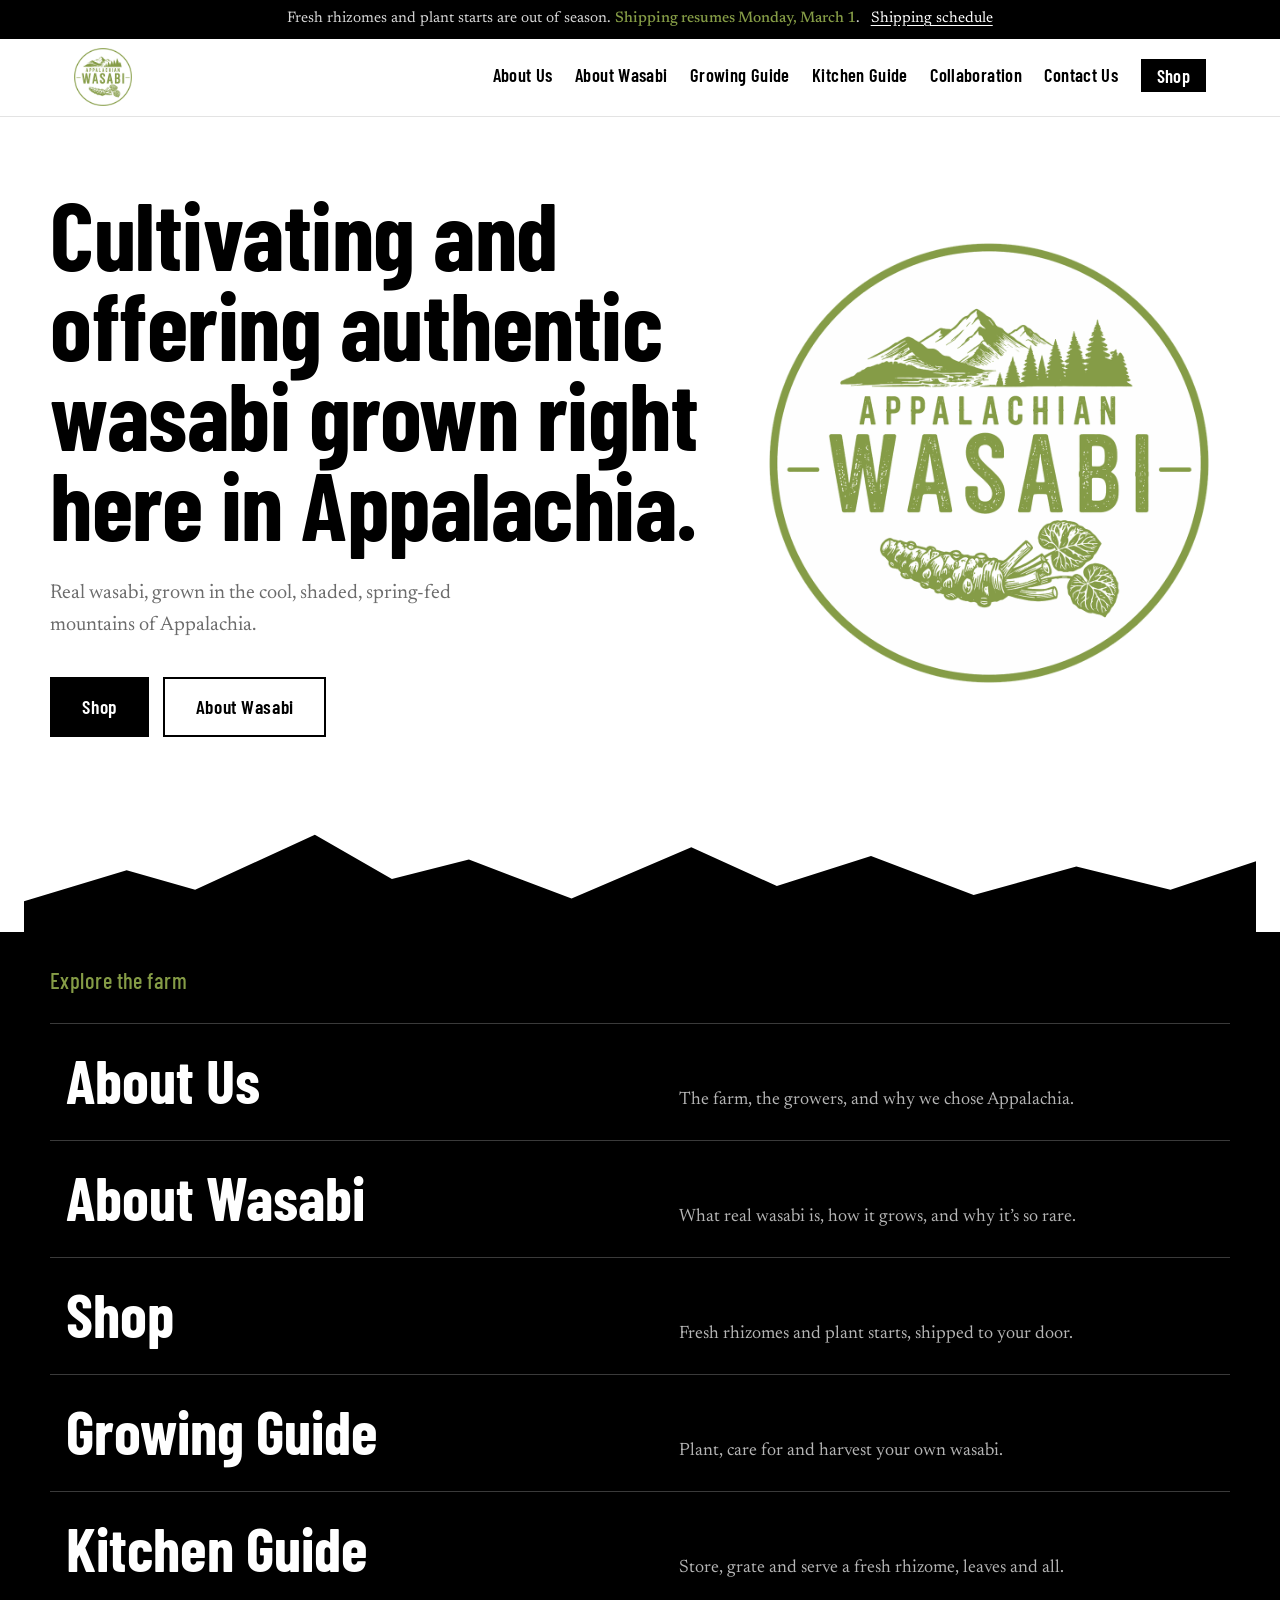
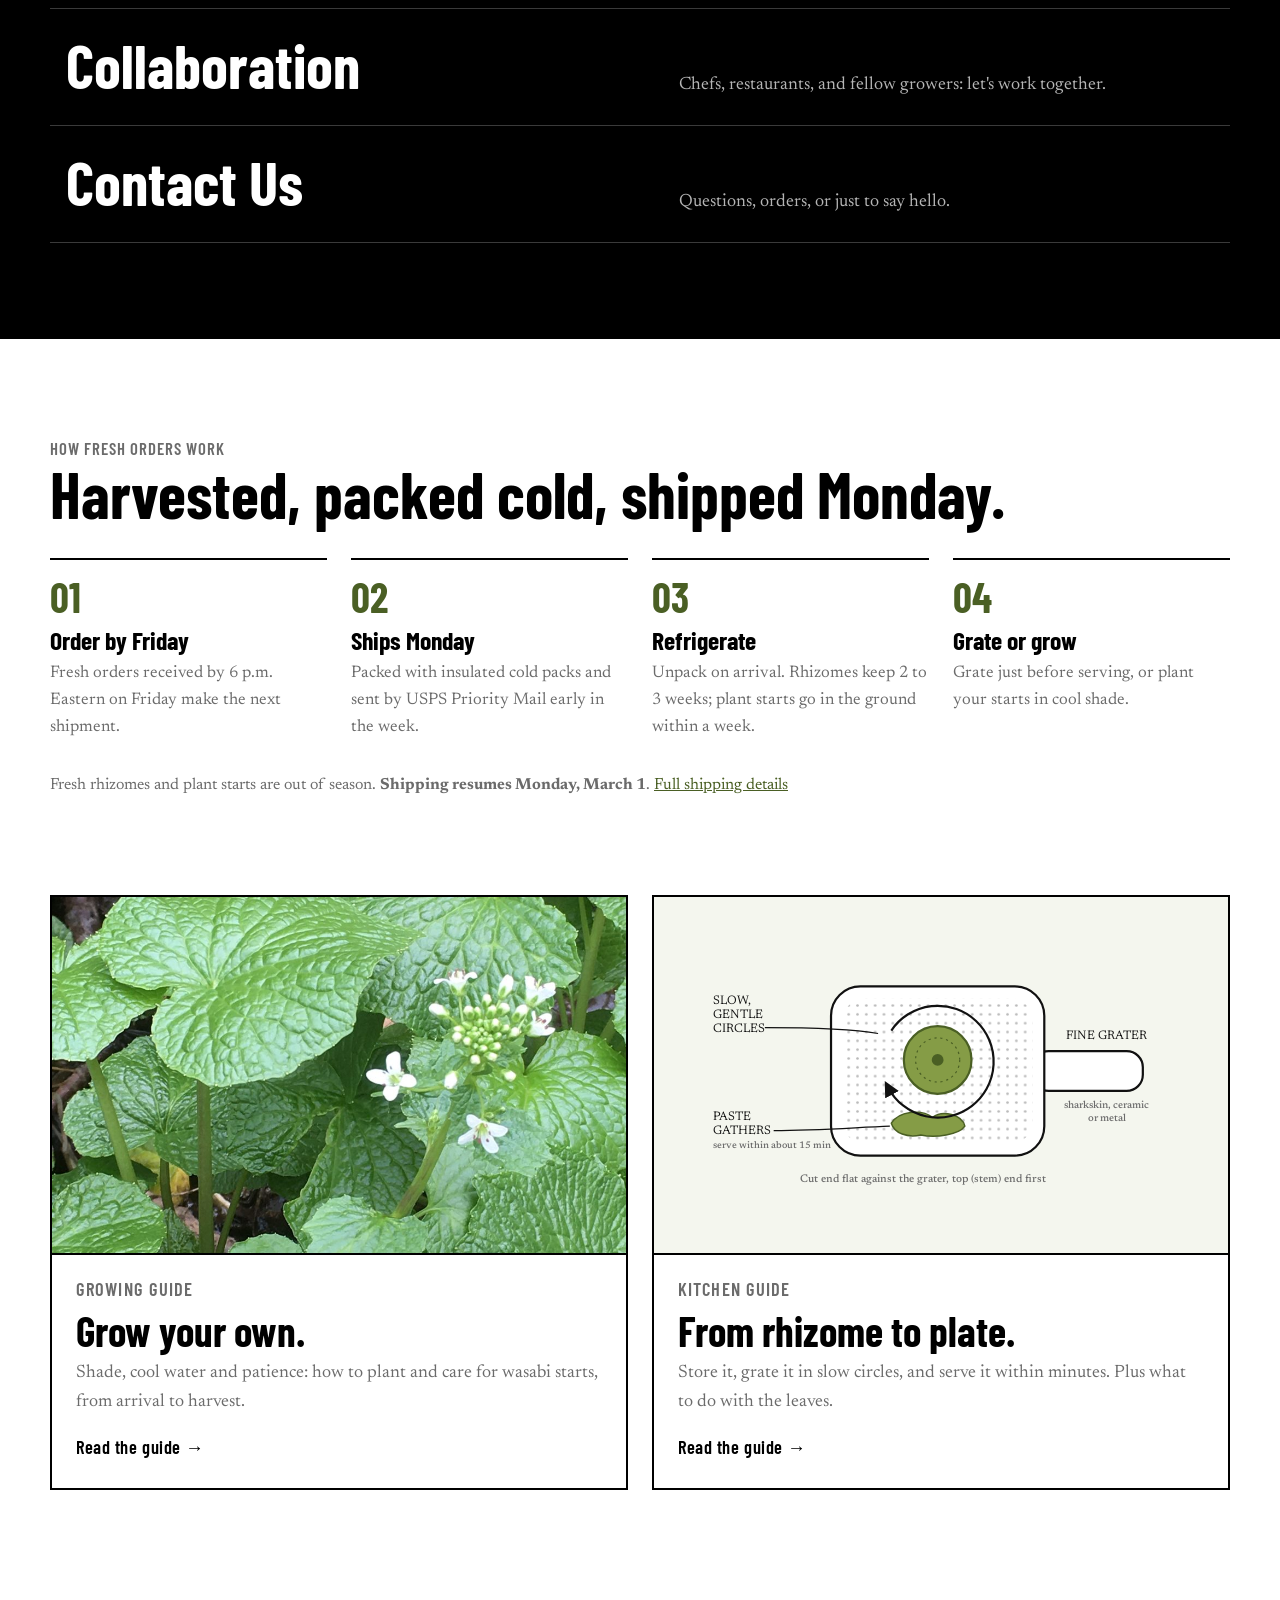
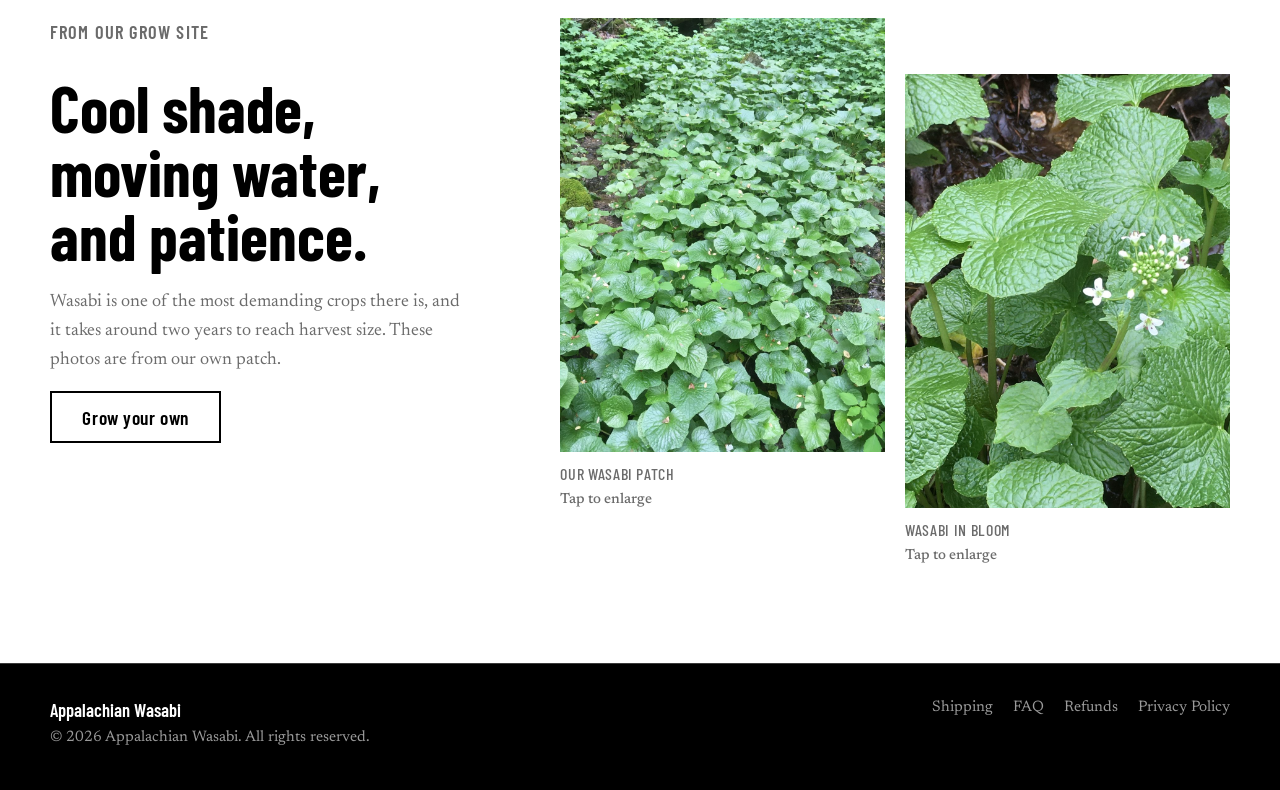
==== commit 53d06691: "Add files via upload" ====
--- a/index.html
+++ b/index.html
@@ -11,19 +11,30 @@
   <link rel="preconnect" href="https://fonts.gstatic.com" crossorigin>
   <link href="https://fonts.googleapis.com/css2?family=Barlow+Condensed:wght@500;600;700&family=Newsreader:opsz,wght@6..72,400;6..72,500&display=swap" rel="stylesheet">
   <link rel="stylesheet" href="style.css">
+  <script>document.documentElement.classList.add('js');</script>
 </head>
 
 <body>
+
+  <div class="ship-bar" role="note">
+    <span data-ship-next>Fresh rhizomes and plant starts ship Mondays in spring and fall. Order by Friday, 6&nbsp;p.m. Eastern.</span>
+    <a href="shipping.html#schedule">Shipping schedule</a>
+  </div>
 
   <header class="site-header">
     <div class="inner">
       <a class="brand" href="index.html" aria-label="Appalachian Wasabi home">
         <img src="logo-header.png" alt="Appalachian Wasabi logo">
       </a>
-      <nav aria-label="Main">
+      <button class="menu-toggle" type="button" aria-expanded="false" aria-controls="site-nav">
+        <span class="bars" aria-hidden="true"></span><span class="menu-label">Menu</span>
+      </button>
+      <nav aria-label="Main" id="site-nav">
         <ul>
           <li><a href="#" data-inactive>About Us</a></li>
           <li><a href="facts.html">About Wasabi</a></li>
+          <li><a href="grow.html">Growing Guide</a></li>
+          <li><a href="kitchen.html">Kitchen Guide</a></li>
           <li><a href="collaboration.html">Collaboration</a></li>
           <li><a href="#" data-inactive>Contact Us</a></li>
           <li><a href="shop.html" class="nav-buy">Shop</a></li>
@@ -67,13 +78,25 @@
           <li>
             <a class="row" href="facts.html">
               <span class="title">About Wasabi</span>
-              <span class="desc">What real wasabi is, how it grows, and how to enjoy it.</span>
+              <span class="desc">What real wasabi is, how it grows, and why it&rsquo;s so rare.</span>
             </a>
           </li>
           <li>
             <a class="row" href="shop.html">
               <span class="title">Shop</span>
-              <span class="desc">Shop our wasabi, shipped to your door.</span>
+              <span class="desc">Fresh rhizomes and plant starts, shipped to your door.</span>
+            </a>
+          </li>
+          <li>
+            <a class="row" href="grow.html">
+              <span class="title">Growing Guide</span>
+              <span class="desc">Plant, care for and harvest your own wasabi.</span>
+            </a>
+          </li>
+          <li>
+            <a class="row" href="kitchen.html">
+              <span class="title">Kitchen Guide</span>
+              <span class="desc">Store, grate and serve a fresh rhizome, leaves and all.</span>
             </a>
           </li>
           <li>
@@ -89,6 +112,77 @@
             </a>
           </li>
         </ul>
+      </div>
+    </section>
+
+
+    <section class="how" aria-labelledby="how-heading">
+      <div class="inner">
+        <p class="eyebrow">How fresh orders work</p>
+        <h2 id="how-heading">Harvested, packed cold, shipped Monday.</h2>
+        <ol>
+          <li><h3>Order by Friday</h3><p>Fresh orders received by 6 p.m. Eastern on Friday make the next shipment.</p></li>
+          <li><h3>Ships Monday</h3><p>Packed with insulated cold packs and sent by USPS Priority Mail early in the week.</p></li>
+          <li><h3>Refrigerate</h3><p>Unpack on arrival. Rhizomes keep 2 to 3 weeks; plant starts go in the ground within a week.</p></li>
+          <li><h3>Grate or grow</h3><p>Grate just before serving, or plant your starts in cool shade.</p></li>
+        </ol>
+        <p class="note"><span data-ship-next>Fresh rhizomes and plant starts ship Mondays.</span> <a href="shipping.html">Full shipping details</a></p>
+      </div>
+    </section>
+
+    <section class="paths" aria-label="Guides">
+      <div class="inner">
+        <a class="path-card" href="grow.html">
+          <div class="art"><img src="grow-site-2.jpg" width="1050" height="1400" loading="lazy" alt="Wasabi leaves with small white flowers"></div>
+          <div class="body">
+            <p class="eyebrow">Growing Guide</p>
+            <h3>Grow your own.</h3>
+            <p>Shade, cool water and patience: how to plant and care for wasabi starts, from arrival to harvest.</p>
+            <span class="go">Read the guide &rarr;</span>
+          </div>
+        </a>
+        <a class="path-card" href="kitchen.html">
+          <div class="art" aria-hidden="true"><svg viewBox="0 0 640 320" focusable="false">
+  <title>Top view of a fine grater with the cut end of a wasabi rhizome pressed on it, moving in slow circles. The paste collects in the center of the grater.</title>
+  <defs>
+    <pattern id="teeth" width="12" height="12" patternUnits="userSpaceOnUse"><circle cx="6" cy="6" r="1.8" fill="#b9b9b9"/></pattern>
+    <marker id="ah" viewBox="0 0 10 10" refX="5" refY="5" markerWidth="7" markerHeight="7" orient="auto-start-reverse"><path d="M0 0 L10 5 L0 10 z" fill="#111"/></marker>
+  </defs>
+  <g transform="translate(20 0)">
+  <!-- paddle + handle -->
+  <rect x="424" y="128" width="150" height="54" rx="22" fill="#fff" stroke="#111" stroke-width="3"/>
+  <rect x="150" y="40" width="290" height="230" rx="40" fill="#fff" stroke="#111" stroke-width="3"/>
+  <rect x="166" y="56" width="258" height="198" rx="30" fill="url(#teeth)"/>
+  <!-- paste -->
+  <path d="M232 226 c10 -16 40 -20 56 -8 c14 -10 40 -4 44 12 c-8 12 -40 16 -60 12 c-18 4 -36 -2 -40 -16z" fill="#859c46" stroke="#4a5f24" stroke-width="2"/>
+  <!-- rhizome end, seen from above -->
+  <circle cx="295" cy="140" r="46" fill="#859c46" stroke="#4a5f24" stroke-width="3"/>
+  <circle cx="295" cy="140" r="30" fill="none" stroke="#4a5f24" stroke-width="1.6" stroke-dasharray="3 5"/>
+  <circle cx="295" cy="140" r="8" fill="#4a5f24"/>
+  <!-- circular motion -->
+  <path d="M232 100 A76 76 0 1 1 228 178" stroke="#111" stroke-width="3" fill="none" marker-end="url(#ah)"/>
+  </g>
+  <!-- labels -->
+  <text x="10" y="64" font-size="17" fill="#111">SLOW,</text>
+  <text x="10" y="83" font-size="17" fill="#111">GENTLE</text>
+  <text x="10" y="102" font-size="17" fill="#111">CIRCLES</text>
+  <path d="M80 96 C150 96 200 98 234 104" stroke="#111" stroke-width="1.6" fill="none"/>
+  <text x="10" y="222" font-size="17" fill="#111">PASTE</text>
+  <text x="10" y="241" font-size="17" fill="#111">GATHERS</text>
+  <text x="10" y="260" font-size="13" fill="#6b6b6b" font-weight="500">serve within about 15 min</text>
+  <path d="M92 236 C150 236 200 232 250 230" stroke="#111" stroke-width="1.6" fill="none"/>
+  <text x="545" y="112" font-size="17" fill="#111" text-anchor="middle">FINE GRATER</text>
+  <text x="545" y="206" font-size="14" fill="#6b6b6b" font-weight="500" text-anchor="middle">sharkskin, ceramic</text>
+  <text x="545" y="223" font-size="14" fill="#6b6b6b" font-weight="500" text-anchor="middle">or metal</text>
+  <text x="295" y="306" font-size="15" fill="#6b6b6b" font-weight="500" text-anchor="middle">Cut end flat against the grater, top (stem) end first</text>
+</svg></div>
+          <div class="body">
+            <p class="eyebrow">Kitchen Guide</p>
+            <h3>From rhizome to plate.</h3>
+            <p>Store it, grate it in slow circles, and serve it within minutes. Plus what to do with the leaves.</p>
+            <span class="go">Read the guide &rarr;</span>
+          </div>
+        </a>
       </div>
     </section>
 
@@ -98,7 +192,7 @@
           <p class="eyebrow">From our grow site</p>
           <h2 id="grow-heading">Cool shade, moving water, and patience.</h2>
           <p>Wasabi is one of the most demanding crops there is, and it takes around two years to reach harvest size. These photos are from our own patch.</p>
-          <a class="btn btn-ghost" href="facts.html">Learn how it grows</a>
+          <a class="btn btn-ghost" href="grow.html">Grow your own</a>
         </div>
         <div class="photos">
           <figure>
@@ -134,6 +228,7 @@
       </div>
       <ul>
         <li><a href="shipping.html">Shipping</a></li>
+        <li><a href="faq.html">FAQ</a></li>
         <li><a href="refunds.html">Refunds</a></li>
         <li><a href="privacy.html">Privacy Policy</a></li>
       </ul>
@@ -165,5 +260,7 @@
       box.addEventListener('close', function () { big.removeAttribute('src'); });
     })();
   </script>
+  <script src="ship.js"></script>
+  <script src="site.js"></script>
 </body>
 </html>
--- a/style.css
+++ b/style.css
@@ -392,3 +392,202 @@
 .policy ul { padding-left: 1.25rem; margin: 0 0 1rem; }
 .policy a { color: var(--wasabi-deep); }
 .policy-updated { color: var(--grey); font-size: 1rem; margin-top: 2.5rem; }
+
+.policy .policy-summary { background: var(--black); color: var(--white); border-left: 6px solid var(--wasabi); padding: 1.25rem 1.5rem 0.5rem; margin: 0 0 2.5rem; }
+.policy .policy-summary h2 { color: var(--wasabi); border-top: 0; padding-top: 0; margin: 0 0 0.75rem; font-size: 1.6rem; }
+.policy .policy-summary li { margin-bottom: 0.6rem; }
+
+/* =====================================================================
+   Additions: ship bar, ship panel, season strip, guides, FAQ page, home
+   ===================================================================== */
+
+/* Header: room for more nav items */
+nav ul { flex-wrap: wrap; justify-content: flex-end; gap: 0.4rem 1.4rem; }
+
+/* Slim announcement bar above the header */
+.ship-bar { background: var(--black); color: #d6d6d6; font-size: 0.95rem; text-align: center; padding: 0.45rem 1rem; }
+.ship-bar strong { color: var(--wasabi); font-weight: 500; }
+.ship-bar a { color: var(--white); text-underline-offset: 3px; margin-left: 0.4rem; white-space: nowrap; }
+.ship-bar a:hover { color: var(--wasabi); }
+
+/* Shipping panel (shop + shipping pages) */
+.ship-panel { display: grid; grid-template-columns: repeat(3, minmax(0, 1fr)); border: 2px solid var(--black); margin: 0 0 3rem; }
+.ship-panel > div { padding: 1.1rem 1.25rem 1.2rem; border-right: 1px solid var(--line); }
+.ship-panel > div:last-child { border-right: 0; }
+.ship-panel .label { display: block; font-family: var(--display); font-weight: 600; font-size: 1rem; letter-spacing: 0.06em; text-transform: uppercase; color: var(--wasabi-deep); margin-bottom: 0.2rem; }
+.ship-panel .value { display: block; font-family: var(--display); font-weight: 700; font-size: 1.7rem; line-height: 1.05; }
+.ship-panel .sub { display: block; color: var(--grey); font-size: 0.95rem; margin-top: 0.3rem; }
+
+/* Upcoming shipments table */
+.ship-table { width: 100%; border-collapse: collapse; font-size: 1rem; margin: 0.5rem 0 1rem; }
+.ship-table th { font-family: var(--display); font-weight: 600; font-size: 1rem; letter-spacing: 0.05em; text-transform: uppercase; text-align: left; color: var(--grey); border-bottom: 2px solid var(--black); padding: 0.4rem 0.6rem 0.4rem 0; }
+.ship-table td { border-bottom: 1px solid var(--line); padding: 0.6rem 0.6rem 0.6rem 0; vertical-align: top; }
+.ship-table td:last-child { color: var(--grey); }
+
+/* Twelve-month availability strip */
+.season-strip { margin: 1rem 0 1.5rem; }
+.season-strip .row-label { font-family: var(--display); font-weight: 600; font-size: 1rem; letter-spacing: 0.04em; margin: 0.6rem 0 0.25rem; }
+.season-strip .months { list-style: none; margin: 0; padding: 0; display: grid; grid-template-columns: repeat(12, minmax(0, 1fr)); gap: 3px; }
+.season-strip .months li { margin: 0; text-align: center; font-family: var(--display); font-weight: 600; font-size: 0.95rem; padding: 0.45rem 0; background: var(--line); color: var(--grey); position: relative; }
+.season-strip .months li.on { background: var(--wasabi); color: var(--black); }
+.season-strip .months li.now { outline: 2px solid var(--black); outline-offset: -2px; }
+.season-strip .key { font-size: 0.95rem; color: var(--grey); margin: 0.5rem 0 0; }
+.season-strip .key b { font-family: var(--display); font-weight: 600; color: var(--black); }
+
+/* Callout */
+.callout { border-left: 6px solid var(--wasabi); background: #f4f6ee; padding: 1rem 1.25rem; margin: 1.25rem 0 1.5rem; }
+.callout p:last-child { margin-bottom: 0; }
+.callout strong:first-child { font-family: var(--display); font-weight: 700; font-size: 1.2rem; letter-spacing: 0.02em; }
+
+/* Guide pages: sticky contents + article */
+.guide { background: var(--white); padding: 1rem 1.5rem 6rem; }
+.guide > .inner { max-width: 1180px; margin: 0 auto; display: grid; grid-template-columns: 15rem minmax(0, 1fr); gap: 4rem; align-items: start; }
+.toc { position: sticky; top: 6rem; border-top: 2px solid var(--black); padding-top: 0.75rem; }
+.toc p { font-family: var(--display); font-weight: 600; font-size: 1rem; letter-spacing: 0.06em; text-transform: uppercase; color: var(--grey); margin: 0 0 0.5rem; }
+.toc ol { list-style: none; margin: 0; padding: 0; }
+.toc li { margin: 0; }
+.toc a { display: block; font-family: var(--display); font-weight: 600; font-size: 1.15rem; text-decoration: none; padding: 0.3rem 0; border-bottom: 1px solid var(--line); }
+.toc a:hover { color: var(--wasabi-deep); }
+.article { max-width: 46rem; }
+.article > section { scroll-margin-top: 6rem; }
+.article h2 { font-family: var(--display); font-weight: 700; font-size: clamp(2rem, 4vw, 2.8rem); line-height: 1; margin: 3.5rem 0 1rem; border-top: 2px solid var(--black); padding-top: 1rem; }
+.article > section:first-child h2 { margin-top: 0; }
+.article h3 { font-family: var(--display); font-weight: 700; font-size: 1.5rem; line-height: 1.1; margin: 1.75rem 0 0.5rem; }
+.article p, .article li { margin: 0 0 0.9rem; }
+.article ul { padding-left: 1.25rem; }
+.article a { color: var(--wasabi-deep); }
+
+/* Numbered step list */
+.steps { list-style: none; margin: 1.25rem 0 1.5rem; padding: 0; counter-reset: step; }
+.steps > li { counter-increment: step; display: grid; grid-template-columns: 3rem minmax(0, 1fr); gap: 1rem; padding: 1rem 0; border-top: 1px solid var(--line); margin: 0; }
+.steps > li::before { content: counter(step); font-family: var(--display); font-weight: 700; font-size: 2.2rem; line-height: 1; color: var(--wasabi-deep); }
+.steps h3 { margin: 0 0 0.3rem; font-size: 1.35rem; }
+.steps p { margin: 0; }
+
+/* Figures and diagrams */
+.figure { margin: 1.75rem 0 2rem; }
+.figure img, .figure svg { display: block; width: 100%; height: auto; }
+.figure.photo img { aspect-ratio: 4 / 3; object-fit: cover; background: var(--line); }
+.figure.diagram { border: 2px solid var(--black); padding: 1rem; background: var(--white); }
+.figure figcaption { font-size: 0.95rem; color: var(--grey); margin-top: 0.6rem; }
+.figure figcaption b { font-family: var(--display); font-weight: 600; color: var(--black); letter-spacing: 0.03em; text-transform: uppercase; margin-right: 0.35rem; }
+.diagram text { font-family: var(--display); font-weight: 600; }
+
+/* Quick facts list */
+.quick { display: grid; grid-template-columns: repeat(2, minmax(0, 1fr)); gap: 0; border-top: 2px solid var(--black); margin: 1.25rem 0 1.5rem; padding: 0; list-style: none; }
+.quick li { margin: 0; padding: 0.85rem 1rem 0.85rem 0; border-bottom: 1px solid var(--line); }
+.quick b { display: block; font-family: var(--display); font-weight: 700; font-size: 1.35rem; line-height: 1.1; }
+.quick span { color: var(--grey); font-size: 1rem; }
+
+.guide-sources { margin-top: 3.5rem; font-size: 1rem; color: var(--grey); border-top: 1px solid var(--line); padding-top: 1rem; }
+.guide-sources h2 { font-size: 1.5rem; border-top: 0; padding-top: 0; margin: 0 0 0.5rem; color: var(--black); }
+.guide-sources ol { padding-left: 1.25rem; }
+.guide-sources li { margin-bottom: 0.4rem; }
+
+/* FAQ page reuses .faq; add group headings */
+.faq .group { font-family: var(--display); font-weight: 600; font-size: 1.1rem; letter-spacing: 0.06em; text-transform: uppercase; color: #9a9a9a; margin: 2.5rem 0 0.5rem; }
+.faq .group:first-of-type { margin-top: 0; }
+.faq .answer a { color: var(--wasabi); }
+.faq-more { background: var(--white); padding: 4rem 1.5rem 5rem; }
+.faq-more .inner { max-width: 1180px; margin: 0 auto; }
+.faq-more h2 { font-family: var(--display); font-weight: 700; font-size: clamp(2rem, 4vw, 3rem); line-height: 1; margin: 0 0 1rem; }
+.faq-more p { color: var(--grey); max-width: 36rem; margin: 0 0 1.5rem; }
+
+/* Home: how it works */
+.how { background: var(--white); padding: 6rem 1.5rem 2rem; }
+.how .inner { max-width: 1180px; margin: 0 auto; }
+.how h2 { font-family: var(--display); font-weight: 700; font-size: clamp(2.4rem, 5vw, 4rem); line-height: 1; margin: 0 0 2rem; text-wrap: balance; }
+.how ol { list-style: none; margin: 0; padding: 0; display: grid; grid-template-columns: repeat(4, minmax(0, 1fr)); gap: 1.5rem; counter-reset: how; }
+.how li { counter-increment: how; border-top: 2px solid var(--black); padding-top: 1rem; }
+.how li::before { content: counter(how, decimal-leading-zero); display: block; font-family: var(--display); font-weight: 700; font-size: 2.6rem; line-height: 1; color: var(--wasabi-deep); margin-bottom: 0.6rem; }
+.how h3 { font-family: var(--display); font-weight: 700; font-size: 1.6rem; line-height: 1.05; margin: 0 0 0.4rem; }
+.how p { margin: 0; color: var(--grey); font-size: 1.05rem; }
+.how .note { margin-top: 2rem; font-size: 1rem; color: var(--grey); }
+.how .note a { color: var(--wasabi-deep); }
+
+/* Home: grow it / cook it cards */
+.paths { background: var(--white); padding: 4rem 1.5rem 2rem; }
+.paths .inner { max-width: 1180px; margin: 0 auto; display: grid; grid-template-columns: 1fr 1fr; gap: 1.5rem; }
+.path-card { display: flex; flex-direction: column; text-decoration: none; border: 2px solid var(--black); transition: background 0.2s; }
+.path-card .art { aspect-ratio: 16 / 10; overflow: hidden; background: #f4f6ee; display: flex; align-items: center; justify-content: center; border-bottom: 2px solid var(--black); }
+.path-card .art img { width: 100%; height: 100%; object-fit: cover; display: block; }
+.path-card .art svg { width: 82%; height: auto; }
+.path-card .body { padding: 1.25rem 1.5rem 1.5rem; }
+.path-card .eyebrow { margin-bottom: 0.3rem; }
+.path-card h3 { font-family: var(--display); font-weight: 700; font-size: clamp(1.9rem, 3.5vw, 2.6rem); line-height: 1; margin: 0 0 0.5rem; }
+.path-card p { margin: 0 0 1rem; color: var(--grey); }
+.path-card .go { font-family: var(--display); font-weight: 600; font-size: 1.15rem; letter-spacing: 0.03em; }
+.path-card:hover { background: #f4f6ee; }
+.path-card:hover .go { color: var(--wasabi-deep); }
+
+@media (max-width: 860px) {
+  .guide > .inner { grid-template-columns: 1fr; gap: 2rem; }
+  .toc { position: static; }
+  .how ol { grid-template-columns: 1fr 1fr; }
+  .paths .inner { grid-template-columns: 1fr; }
+  .ship-panel { grid-template-columns: 1fr; }
+  .ship-panel > div { border-right: 0; border-bottom: 1px solid var(--line); }
+  .ship-panel > div:last-child { border-bottom: 0; }
+  nav ul { justify-content: center; }
+}
+@media (max-width: 600px) {
+  .how ol { grid-template-columns: 1fr; }
+  .quick { grid-template-columns: 1fr; }
+  .season-strip .months li { font-size: 0.8rem; padding: 0.4rem 0; }
+  .ship-table th:last-child, .ship-table td:last-child { display: none; }
+  .steps > li { grid-template-columns: 2.2rem minmax(0, 1fr); gap: 0.75rem; }
+}
+
+/* Shop: shipping info band */
+.shop-info { background: var(--white); padding: 0 1.5rem 2.5rem; }
+.shop-info .inner { max-width: 1180px; margin: 0 auto; }
+.shop-info .ship-panel { margin-bottom: 1.5rem; }
+.shop-info .season-strip { max-width: 44rem; }
+.shop-links { color: var(--grey); font-size: 1rem; margin: 0; max-width: 52rem; }
+.shop-links a { color: var(--wasabi-deep); white-space: nowrap; }
+
+/* ---------- Collapsible menu (phones) ---------- */
+.menu-toggle { display: none; }
+@media (max-width: 860px) {
+  .site-header { position: sticky; }
+  .js .site-header .inner { flex-direction: row; flex-wrap: wrap; justify-content: space-between; align-items: center; }
+  .js .menu-toggle {
+    display: inline-flex; align-items: center; gap: 0.55rem;
+    font-family: var(--display); font-weight: 600; font-size: 1.15rem; letter-spacing: 0.03em;
+    background: var(--white); color: var(--black); border: 2px solid var(--black);
+    padding: 0.45rem 0.9rem; cursor: pointer; min-height: 44px;
+  }
+  .js .menu-toggle:hover { background: var(--black); color: var(--white); }
+  .menu-toggle .bars, .menu-toggle .bars::before, .menu-toggle .bars::after {
+    display: block; width: 18px; height: 2px; background: currentColor; position: relative; transition: transform 0.2s, opacity 0.2s;
+  }
+  .menu-toggle .bars::before, .menu-toggle .bars::after { content: ""; position: absolute; left: 0; }
+  .menu-toggle .bars::before { top: -6px; }
+  .menu-toggle .bars::after { top: 6px; }
+  .menu-open .menu-toggle .bars { background: transparent; }
+  .menu-open .menu-toggle .bars::before { transform: translateY(6px) rotate(45deg); }
+  .menu-open .menu-toggle .bars::after { transform: translateY(-6px) rotate(-45deg); }
+
+  .js .site-header nav { display: none; width: 100%; }
+  .js .site-header.menu-open nav { display: block; }
+  .js .site-header nav ul { flex-direction: column; align-items: stretch; gap: 0; border-top: 1px solid var(--line); margin-top: 0.5rem; }
+  .js .site-header nav li { border-bottom: 1px solid var(--line); }
+  .js .site-header nav a { display: block; padding: 0.8rem 0.25rem; font-size: 1.3rem; border-bottom: 0; }
+  .js .site-header nav a[aria-current="page"] { color: var(--wasabi-deep); }
+  .js .site-header nav a.nav-buy { display: block; text-align: center; margin: 0.75rem 0 0.5rem; padding: 0.8rem; }
+  .js .site-header nav li:last-child { border-bottom: 0; }
+}
+
+/* ---------- Shop: shipping tags on product cards ---------- */
+.ship-tag {
+  display: inline-flex; align-items: center; gap: 0.4rem; align-self: flex-start;
+  font-family: var(--display); font-weight: 600; font-size: 0.95rem; letter-spacing: 0.04em; text-transform: uppercase;
+  padding: 0.2rem 0.6rem; margin: 0 0 0.6rem; border: 1.5px solid var(--black);
+}
+.ship-tag.fresh { background: var(--wasabi); border-color: var(--wasabi); color: var(--black); }
+.ship-tag.fresh::before { content: ""; width: 0.55rem; height: 0.55rem; border-radius: 50%; background: var(--black); }
+.ship-tag.off { background: var(--line); border-color: var(--line); color: var(--grey); }
+.product .ship-when { font-size: 0.95rem; color: var(--grey); margin: -0.4rem 0 1rem; }
+
+/* Season break row in the schedule table */
+.ship-table tr.season-break td { border-top: 2px dashed var(--grey); }
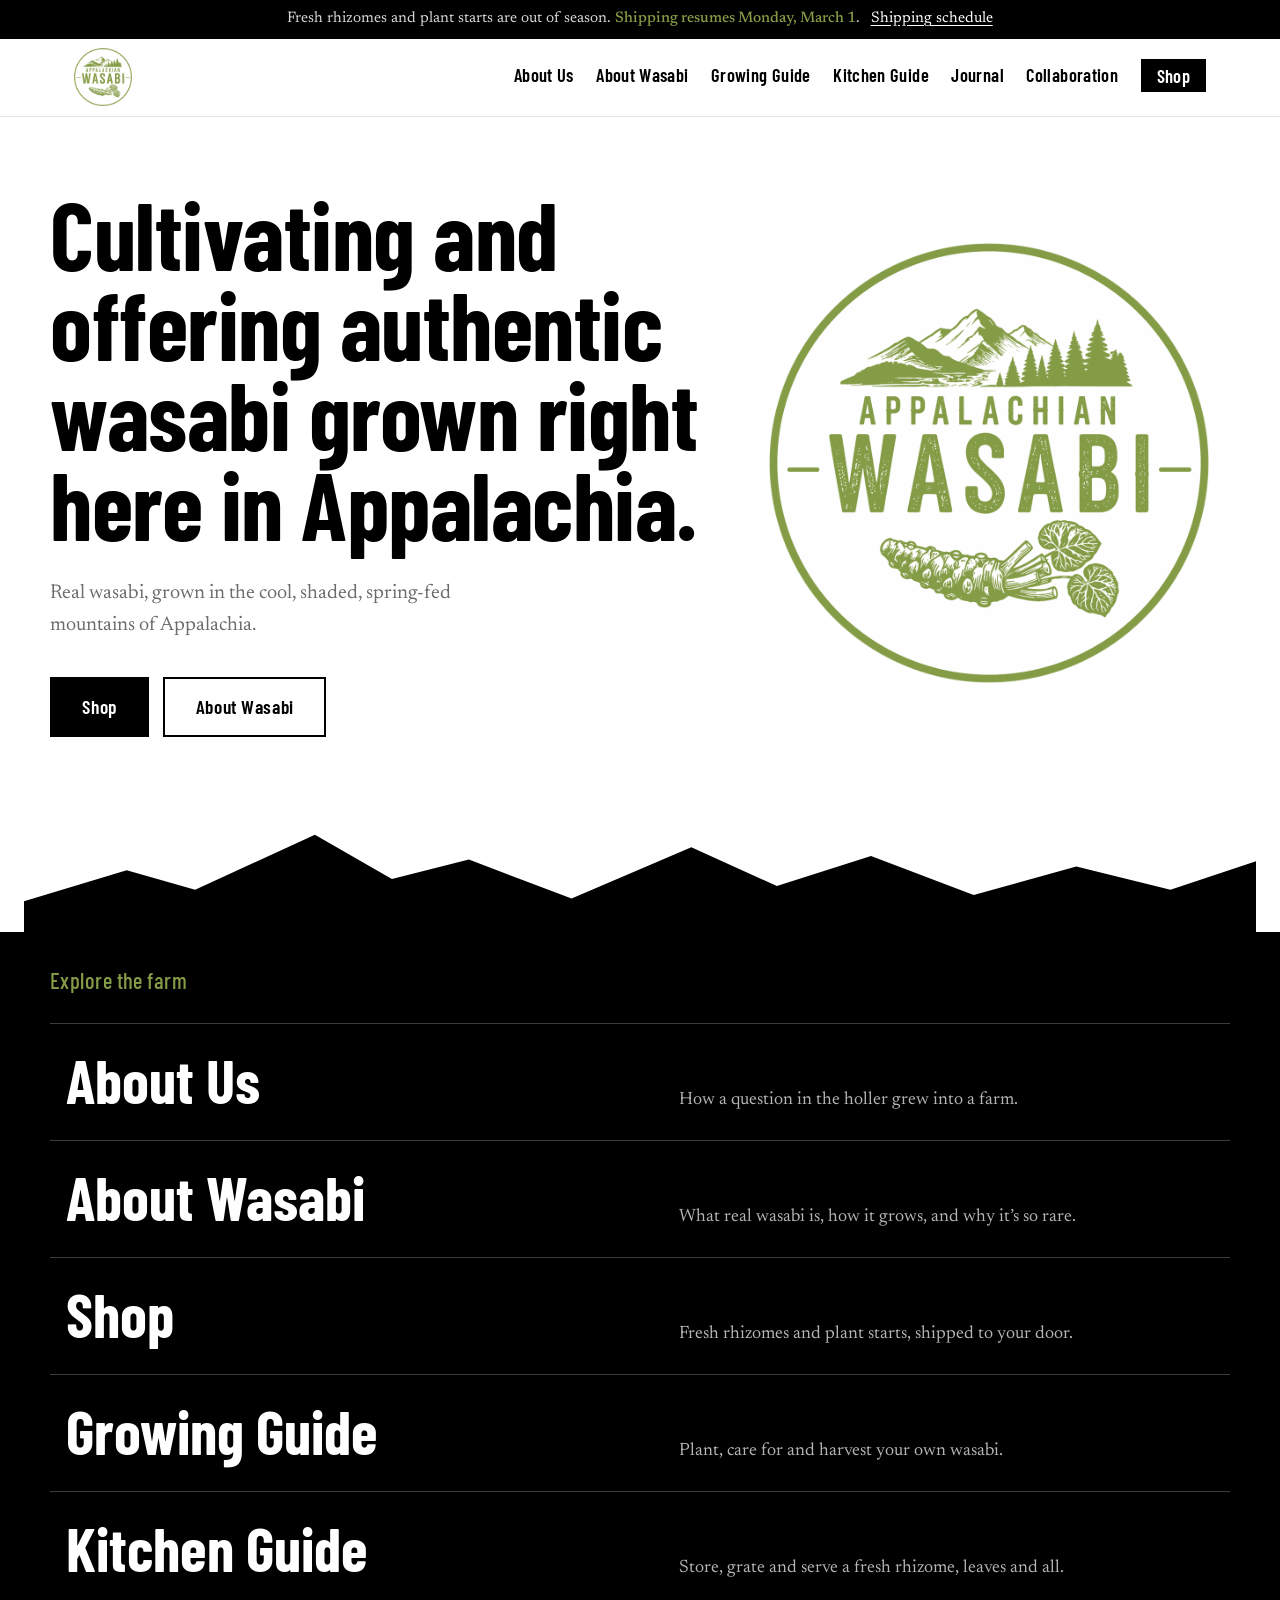
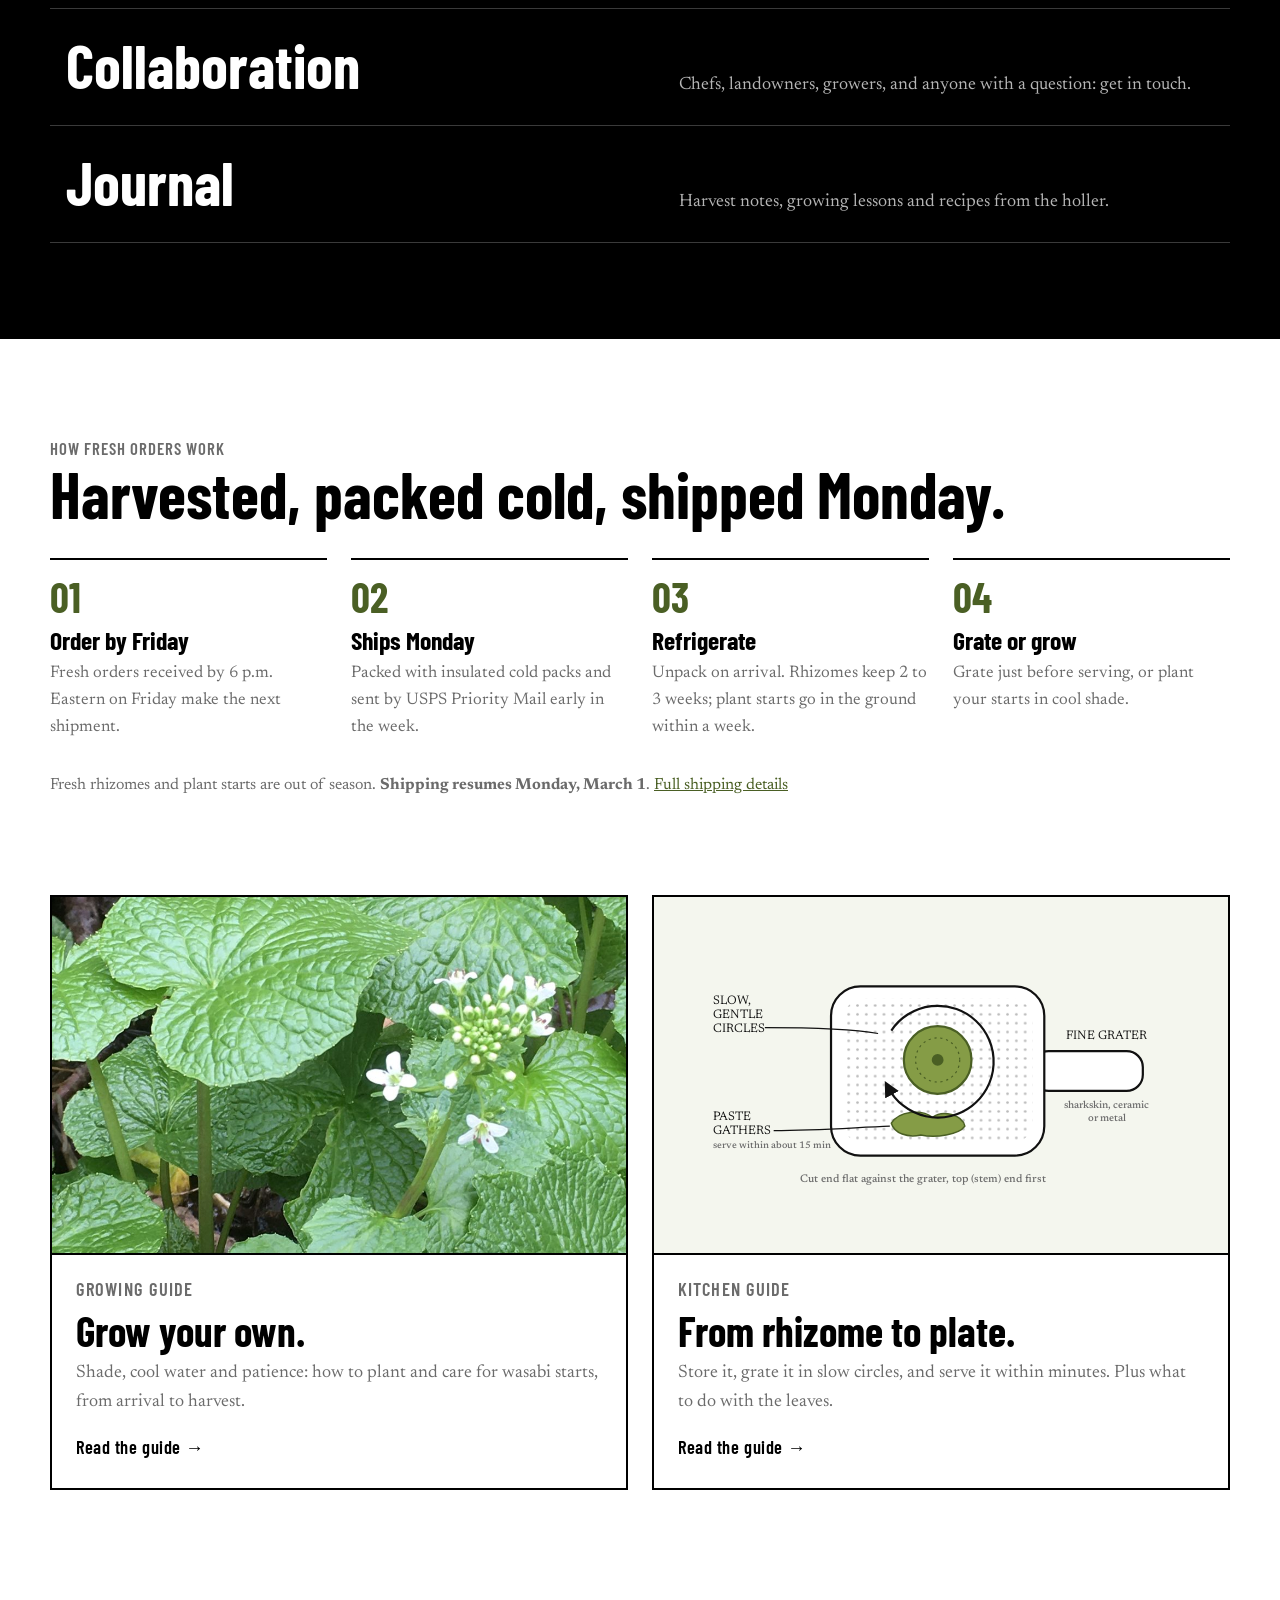
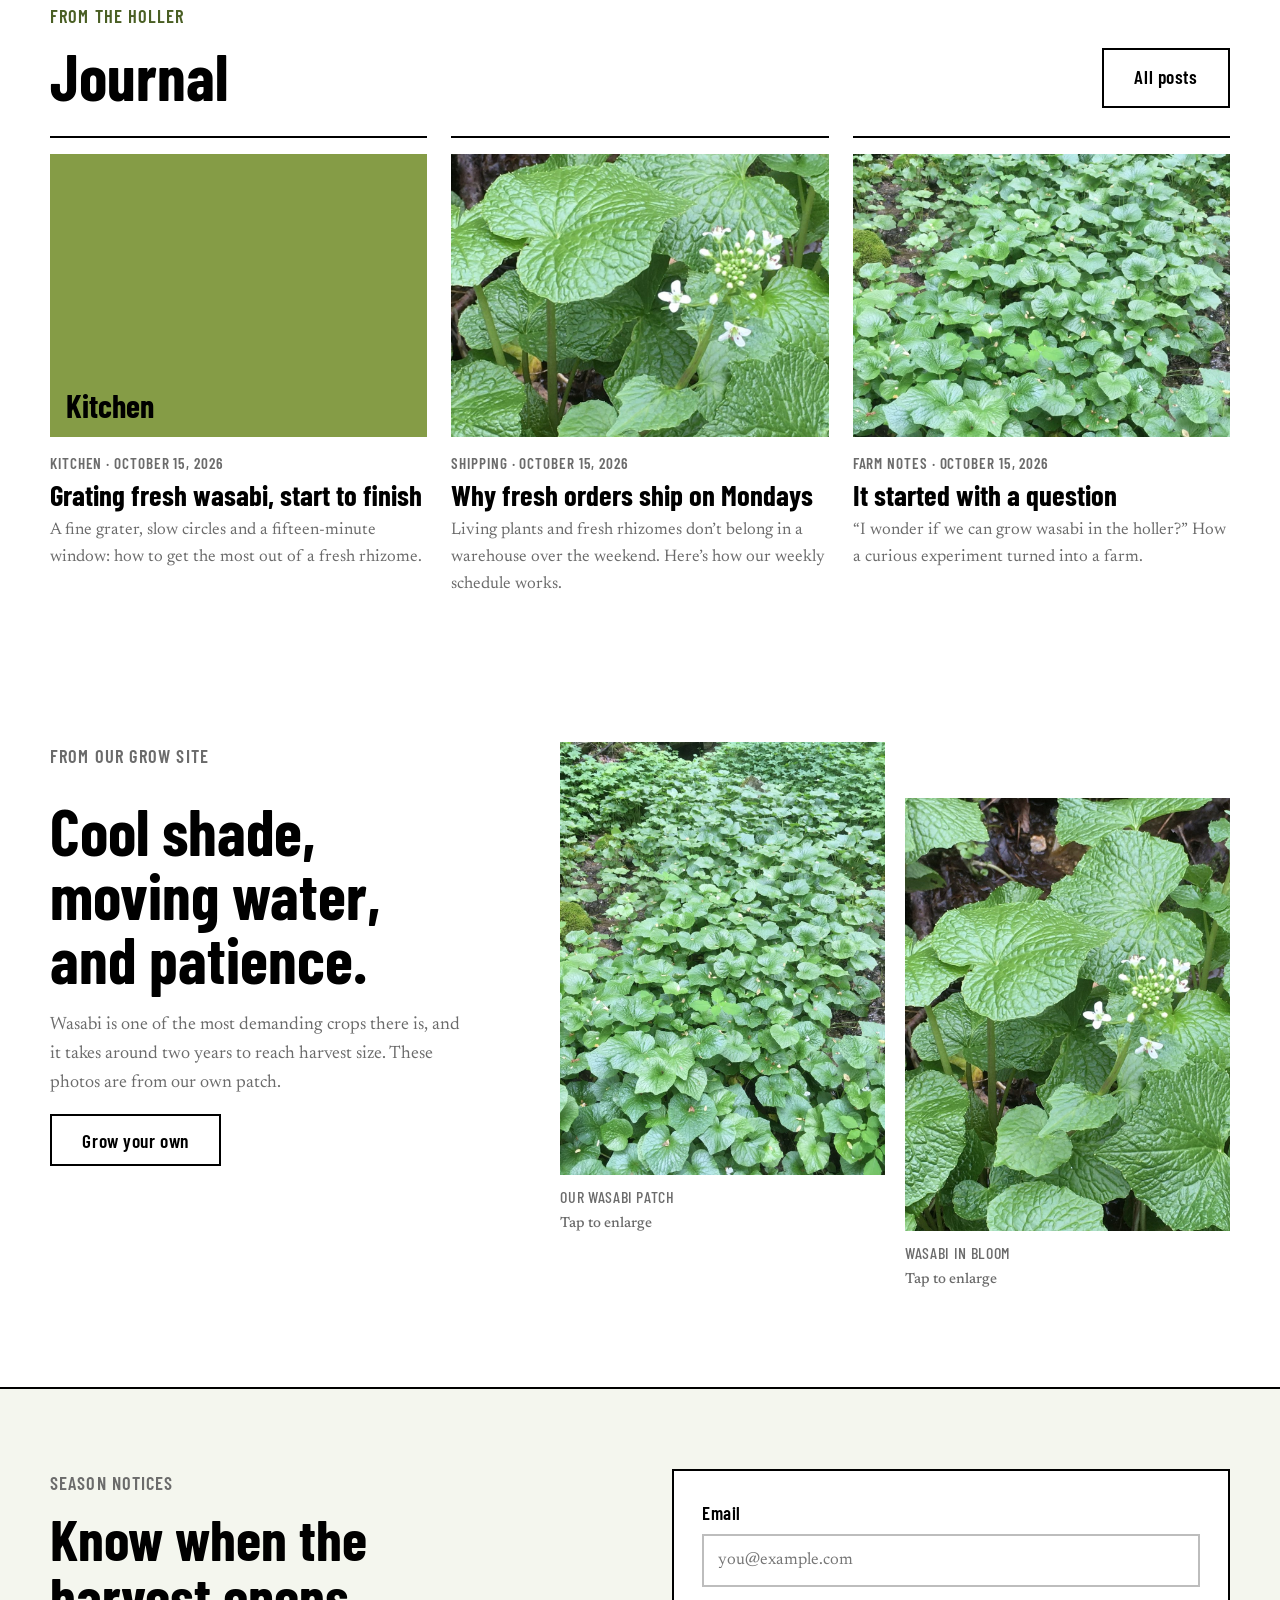
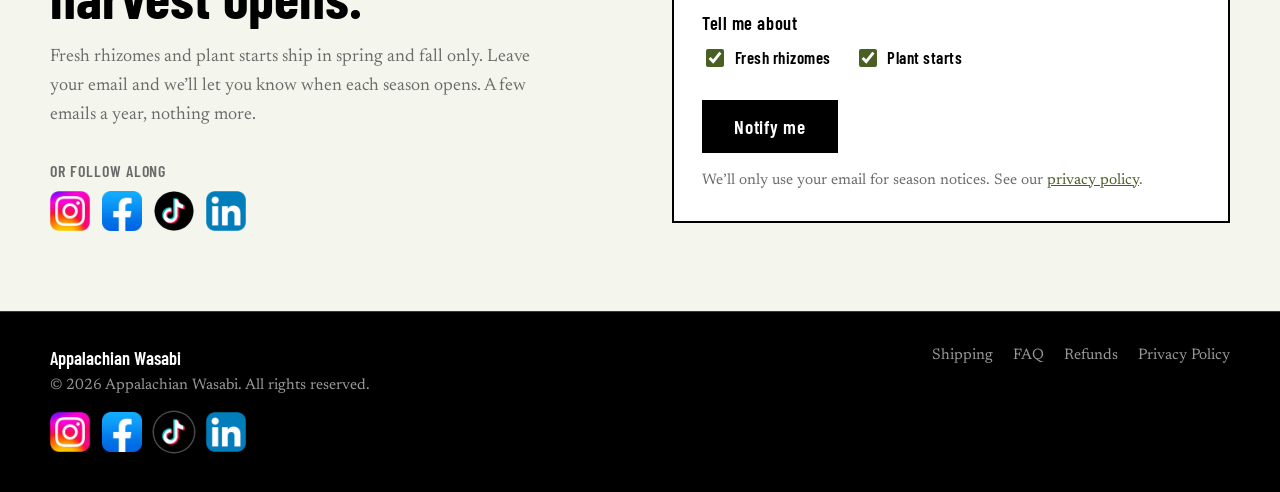
==== commit 3752e2d3: "Add files via upload" ====
--- a/index.html
+++ b/index.html
@@ -5,13 +5,38 @@
   <meta name="viewport" content="width=device-width, initial-scale=1">
   <title>Appalachian Wasabi</title>
   <meta name="description" content="Cultivating and offering authentic wasabi grown right here in Appalachia.">
+  <link rel="canonical" href="https://appalachianwasabi.com/">
   <link rel="icon" href="favicon.png">
+
+  <!-- Link previews on Facebook, LinkedIn, iMessage, etc. -->
+  <meta property="og:site_name" content="Appalachian Wasabi">
+  <meta property="og:type" content="website">
+  <meta property="og:title" content="Appalachian Wasabi">
+  <meta property="og:description" content="Cultivating and offering authentic wasabi grown right here in Appalachia.">
+  <meta property="og:url" content="https://appalachianwasabi.com/">
+  <meta property="og:image" content="https://appalachianwasabi.com/logo.png">
+  <meta name="twitter:card" content="summary_large_image">
 
   <link rel="preconnect" href="https://fonts.googleapis.com">
   <link rel="preconnect" href="https://fonts.gstatic.com" crossorigin>
   <link href="https://fonts.googleapis.com/css2?family=Barlow+Condensed:wght@500;600;700&family=Newsreader:opsz,wght@6..72,400;6..72,500&display=swap" rel="stylesheet">
   <link rel="stylesheet" href="style.css">
   <script>document.documentElement.classList.add('js');</script>
+  <script type="application/ld+json">
+  {
+    "@context": "https://schema.org",
+    "@type": "Organization",
+    "name": "Appalachian Wasabi",
+    "url": "https://appalachianwasabi.com/",
+    "logo": "https://appalachianwasabi.com/logo.png",
+    "sameAs": [
+      "https://www.instagram.com/appalachianwasabi",
+      "https://www.facebook.com/appalachianwasabi",
+      "https://www.tiktok.com/@appalachian.wasab",
+      "https://www.linkedin.com/company/appalachianwasabi"
+    ]
+  }
+  </script>
 </head>
 
 <body>
@@ -31,12 +56,12 @@
       </button>
       <nav aria-label="Main" id="site-nav">
         <ul>
-          <li><a href="#" data-inactive>About Us</a></li>
+          <li><a href="about.html">About Us</a></li>
           <li><a href="facts.html">About Wasabi</a></li>
           <li><a href="grow.html">Growing Guide</a></li>
           <li><a href="kitchen.html">Kitchen Guide</a></li>
+          <li><a href="journal.html">Journal</a></li>
           <li><a href="collaboration.html">Collaboration</a></li>
-          <li><a href="#" data-inactive>Contact Us</a></li>
           <li><a href="shop.html" class="nav-buy">Shop</a></li>
         </ul>
       </nav>
@@ -70,9 +95,9 @@
         <h2 id="explore-heading">Explore the farm</h2>
         <ul class="rows">
           <li>
-            <a class="row" href="#" data-inactive>
+            <a class="row" href="about.html">
               <span class="title">About Us</span>
-              <span class="desc">The farm, the growers, and why we chose Appalachia.</span>
+              <span class="desc">How a question in the holler grew into a farm.</span>
             </a>
           </li>
           <li>
@@ -102,13 +127,13 @@
           <li>
             <a class="row" href="collaboration.html">
               <span class="title">Collaboration</span>
-              <span class="desc">Chefs, restaurants, and fellow growers: let's work together.</span>
-            </a>
-          </li>
-          <li>
-            <a class="row" href="#" data-inactive>
-              <span class="title">Contact Us</span>
-              <span class="desc">Questions, orders, or just to say hello.</span>
+              <span class="desc">Chefs, landowners, growers, and anyone with a question: get in touch.</span>
+            </a>
+          </li>
+          <li>
+            <a class="row" href="journal.html">
+              <span class="title">Journal</span>
+              <span class="desc">Harvest notes, growing lessons and recipes from the holler.</span>
             </a>
           </li>
         </ul>
@@ -186,6 +211,20 @@
       </div>
     </section>
 
+
+    <section class="latest" aria-labelledby="latest-heading">
+      <div class="inner">
+        <div class="latest-head">
+          <div>
+            <p class="eyebrow">From the holler</p>
+            <h2 id="latest-heading">Journal</h2>
+          </div>
+          <a class="btn btn-ghost" href="journal.html">All posts</a>
+        </div>
+        <div class="post-grid" data-posts data-limit="3"></div>
+      </div>
+    </section>
+
     <section class="grow" aria-labelledby="grow-heading">
       <div class="inner">
         <div>
@@ -213,6 +252,48 @@
       </div>
     </section>
 
+
+    <section class="notify" id="notify" aria-labelledby="notify-heading">
+      <div class="inner">
+        <div class="notify-copy">
+          <p class="eyebrow">Season notices</p>
+          <h2 id="notify-heading">Know when the harvest opens.</h2>
+          <p>Fresh rhizomes and plant starts ship in spring and fall only. Leave your email and we&rsquo;ll let you know when each season opens. A few emails a year, nothing more.</p>
+          <div class="follow" data-social-section hidden>
+            <p class="follow-label">Or follow along</p>
+            <ul class="social" data-social aria-label="Follow Appalachian Wasabi"></ul>
+          </div>
+        </div>
+        <div>
+          <div class="notice" id="notify-thanks" role="status" hidden>
+            <strong>You&rsquo;re on the list.</strong>
+            We&rsquo;ll email you when the next season opens.
+          </div>
+          <form class="notify-form" id="notify-form" action="https://formsubmit.co/ab82d28a444f08eb1af7b8422cebb4b5" method="POST">
+            <input type="hidden" name="_subject" value="Season notice sign-up from appalachianwasabi.com">
+            <input type="hidden" name="_next" value="https://appalachianwasabi.com/index.html?subscribed=1#notify">
+            <input type="hidden" name="_template" value="table">
+            <input type="hidden" name="form" value="Season notice sign-up">
+            <div class="hp" aria-hidden="true">
+              <label for="notify-honey">Leave this field empty</label>
+              <input type="text" name="_honey" id="notify-honey" tabindex="-1" autocomplete="off">
+            </div>
+            <div class="field">
+              <label for="notify-email">Email</label>
+              <input type="email" id="notify-email" name="email" required autocomplete="email" placeholder="you@example.com">
+            </div>
+            <fieldset class="field checks">
+              <legend>Tell me about</legend>
+              <label><input type="checkbox" name="interested_in" value="Fresh rhizomes" checked> Fresh rhizomes</label>
+              <label><input type="checkbox" name="interested_in" value="Plant starts" checked> Plant starts</label>
+            </fieldset>
+            <button class="btn btn-primary" type="submit">Notify me</button>
+            <p class="form-note">We&rsquo;ll only use your email for season notices. See our <a href="privacy.html">privacy policy</a>.</p>
+          </form>
+        </div>
+      </div>
+    </section>
+
   </main>
 
   <dialog class="lightbox" id="lightbox" aria-label="Enlarged photo">
@@ -225,6 +306,7 @@
       <div>
         <div class="name">Appalachian Wasabi</div>
         <div>&copy; <span id="year">2026</span> Appalachian Wasabi. All rights reserved.</div>
+        <ul class="social social-footer" data-social aria-label="Follow Appalachian Wasabi"></ul>
       </div>
       <ul>
         <li><a href="shipping.html">Shipping</a></li>
@@ -235,11 +317,12 @@
     </div>
   </footer>
 
+  <script src="ship.js"></script>
+  <script src="social.js"></script>
+  <script src="site.js"></script>
+  <script src="posts.js"></script>
+
   <script>
-    // Placeholder links: keep the page from jumping until real pages exist.
-    document.querySelectorAll('a[data-inactive]').forEach(function (a) {
-      a.addEventListener('click', function (e) { e.preventDefault(); });
-    });
     document.getElementById('year').textContent = new Date().getFullYear();
 
     // Tap a grow-site photo to see it enlarged. Without JavaScript the link opens the photo itself.
@@ -260,7 +343,5 @@
       box.addEventListener('close', function () { big.removeAttribute('src'); });
     })();
   </script>
-  <script src="ship.js"></script>
-  <script src="site.js"></script>
 </body>
 </html>
--- a/style.css
+++ b/style.css
@@ -591,3 +591,110 @@
 
 /* Season break row in the schedule table */
 .ship-table tr.season-break td { border-top: 2px dashed var(--grey); }
+
+/* ---------- About page ---------- */
+.story { background: var(--white); padding: 1rem 1.5rem 3rem; }
+.story .inner { max-width: 1180px; margin: 0 auto; }
+.story-block { display: grid; grid-template-columns: minmax(0, 1.15fr) minmax(0, 0.85fr); gap: 4rem; align-items: center; padding: 3rem 0; border-top: 2px solid var(--black); }
+.story-block.flip .story-text { order: 2; }
+.story h2, .together h2, .values h2, .cta-band h2 { font-family: var(--display); font-weight: 700; font-size: clamp(2.2rem, 4.5vw, 3.4rem); line-height: 1; margin: 0 0 1.25rem; text-wrap: balance; }
+.story-text p { margin: 0 0 1rem; max-width: 36rem; }
+.pull { font-family: var(--display); font-weight: 700; font-size: clamp(1.8rem, 3.6vw, 2.6rem); line-height: 1.1; color: var(--wasabi-deep); margin: 1.5rem 0 0; padding-left: 1.25rem; border-left: 6px solid var(--wasabi); max-width: 34rem; }
+.story-photo { margin: 0; }
+.story-photo img { width: 100%; height: auto; aspect-ratio: 4 / 5; object-fit: cover; display: block; background: var(--line); }
+.story-photo figcaption { font-family: var(--display); font-weight: 500; font-size: 1rem; letter-spacing: 0.04em; text-transform: uppercase; color: var(--grey); margin-top: 0.6rem; }
+
+.together { background: var(--black); color: var(--white); padding: 5rem 1.5rem; }
+.together .inner { max-width: 1180px; margin: 0 auto; }
+.together .eyebrow { color: var(--wasabi); }
+.together-text { columns: 2 22rem; column-gap: 3rem; color: #d6d6d6; }
+.together-text p { margin: 0 0 1rem; break-inside: avoid; }
+
+.values { background: var(--white); padding: 5rem 1.5rem 4rem; }
+.values .inner { max-width: 1180px; margin: 0 auto; }
+.values ul { list-style: none; margin: 0; padding: 0; display: grid; grid-template-columns: repeat(3, minmax(0, 1fr)); gap: 1.5rem; }
+.values li { border-top: 2px solid var(--black); padding-top: 1rem; }
+.values h3 { font-family: var(--display); font-weight: 700; font-size: 1.7rem; line-height: 1.05; margin: 0 0 0.5rem; }
+.values p { margin: 0; color: var(--grey); }
+.values a { color: var(--wasabi-deep); }
+
+.cta-band { background: var(--wasabi); color: var(--black); padding: 4rem 1.5rem; }
+.cta-band .inner { max-width: 1180px; margin: 0 auto; display: grid; grid-template-columns: minmax(0, 1.4fr) auto; gap: 2rem 3rem; align-items: end; }
+.cta-band p { margin: 0; max-width: 40rem; }
+.btn-light { background: var(--black); color: var(--white); border-color: var(--black); }
+.btn-light:hover { background: var(--white); color: var(--black); }
+.btn-outline-light { background: transparent; color: var(--black); border-color: var(--black); }
+.btn-outline-light:hover { background: var(--black); color: var(--white); }
+
+@media (max-width: 860px) {
+  .story-block { grid-template-columns: 1fr; gap: 2rem; padding: 2.5rem 0; }
+  .story-block.flip .story-text { order: 0; }
+  .values ul { grid-template-columns: 1fr; }
+  .cta-band .inner { grid-template-columns: 1fr; }
+}
+
+/* ---------- Social links ---------- */
+.social { list-style: none; margin: 0; padding: 0; display: flex; flex-wrap: wrap; gap: 0.75rem; }
+.social a { display: block; line-height: 0; border-radius: 22%; transition: transform 0.15s, opacity 0.15s; }
+.social img { width: 40px; height: 40px; display: block; }
+.social img.tiktok { border-radius: 50%; }
+.social a:hover { transform: translateY(-2px); opacity: 0.85; }
+.social a:focus-visible { outline-offset: 4px; }
+footer .social img.tiktok { box-shadow: 0 0 0 1.5px #4a4a4a; }
+.social-footer { margin-top: 0.9rem; }
+.follow { margin-top: 1.75rem; }
+.follow-label { font-family: var(--display); font-weight: 600; font-size: 1rem; letter-spacing: 0.06em; text-transform: uppercase; color: var(--grey); margin: 0 0 0.5rem; }
+
+/* ---------- Home: season sign-up ---------- */
+.notify { background: #f4f6ee; padding: 5rem 1.5rem; border-top: 2px solid var(--black); }
+.notify .inner { max-width: 1180px; margin: 0 auto; display: grid; grid-template-columns: minmax(0, 1fr) minmax(0, 1fr); gap: 4rem; align-items: start; }
+.notify h2 { font-family: var(--display); font-weight: 700; font-size: clamp(2.4rem, 5vw, 3.6rem); line-height: 1; margin: 0 0 1rem; text-wrap: balance; }
+.notify-copy > p { color: var(--grey); max-width: 30rem; }
+.notify-form { background: var(--white); border: 2px solid var(--black); padding: 1.75rem; }
+.checks { border: 0; padding: 0; margin: 0 0 1.4rem; }
+.checks legend { font-family: var(--display); font-weight: 600; font-size: 1.15rem; letter-spacing: 0.03em; margin-bottom: 0.35rem; padding: 0; }
+.checks label { display: inline-flex; align-items: center; gap: 0.45rem; margin-right: 1.25rem; font-size: 1.05rem; cursor: pointer; }
+.checks input { width: 1.15rem; height: 1.15rem; accent-color: var(--wasabi-deep); }
+.notify .form-note a { color: var(--wasabi-deep); }
+
+/* ---------- Journal ---------- */
+.latest { background: var(--white); padding: 5rem 1.5rem 3rem; }
+.latest .inner, .journal .inner { max-width: 1180px; margin: 0 auto; }
+.latest-head { display: flex; justify-content: space-between; align-items: end; gap: 1rem; margin-bottom: 1.75rem; }
+.latest h2 { font-family: var(--display); font-weight: 700; font-size: clamp(2.4rem, 5vw, 4rem); line-height: 1; margin: 0; }
+.journal { background: var(--white); padding: 0 1.5rem 6rem; }
+.post-grid { display: grid; grid-template-columns: repeat(auto-fill, minmax(280px, 1fr)); gap: 2rem 1.5rem; }
+.post-card { display: flex; flex-direction: column; text-decoration: none; border-top: 2px solid var(--black); padding-top: 1rem; }
+.post-card .art { aspect-ratio: 4 / 3; overflow: hidden; background: var(--line); }
+.post-card .art img { width: 100%; height: 100%; object-fit: cover; display: block; transition: transform 0.4s; }
+.post-card .art.plain { background: var(--wasabi); display: flex; align-items: flex-end; padding: 1rem; font-family: var(--display); font-weight: 700; font-size: 2rem; line-height: 1; color: var(--black); }
+.post-card .body { padding-top: 0.9rem; }
+.post-card .eyebrow { font-size: 0.95rem; margin-bottom: 0.3rem; }
+.post-card h3 { font-family: var(--display); font-weight: 700; font-size: 1.8rem; line-height: 1.05; margin: 0 0 0.4rem; }
+.post-card p { margin: 0; color: var(--grey); font-size: 1.05rem; }
+.post-card:hover h3 { color: var(--wasabi-deep); }
+.post-card:hover .art img { transform: scale(1.03); }
+
+.post { background: var(--white); padding: 4rem 1.5rem 6rem; }
+.post .inner { max-width: 44rem; margin: 0 auto; }
+.post .eyebrow a { text-decoration: none; }
+.post .eyebrow a:hover { text-decoration: underline; }
+.post h1 { font-family: var(--display); font-weight: 700; font-size: clamp(2.8rem, 7vw, 4.6rem); line-height: 0.98; margin: 0 0 0.75rem; text-wrap: balance; }
+.post-meta { color: var(--grey); font-size: 1rem; margin: 0 0 1.5rem; }
+.post-lede { font-size: 1.3rem; color: var(--grey); margin: 0 0 2rem; }
+.post-hero { margin: 0 0 2rem; }
+.post-hero img { width: 100%; height: auto; aspect-ratio: 16 / 10; object-fit: cover; display: block; background: var(--line); }
+.post-body h2 { font-family: var(--display); font-weight: 700; font-size: 2rem; line-height: 1.05; margin: 2.25rem 0 0.6rem; }
+.post-body p { margin: 0 0 1rem; }
+.post-body a { color: var(--wasabi-deep); }
+.post-foot { margin-top: 3rem; padding-top: 1.5rem; border-top: 2px solid var(--black); }
+.post-foot > p { margin: 1.5rem 0 0; }
+.post-foot a { color: var(--wasabi-deep); }
+
+@media (max-width: 860px) {
+  .notify .inner { grid-template-columns: 1fr; gap: 2rem; }
+}
+@media (max-width: 600px) {
+  .notify-form { padding: 1.25rem; }
+  .latest-head { flex-direction: column; align-items: flex-start; }
+}
